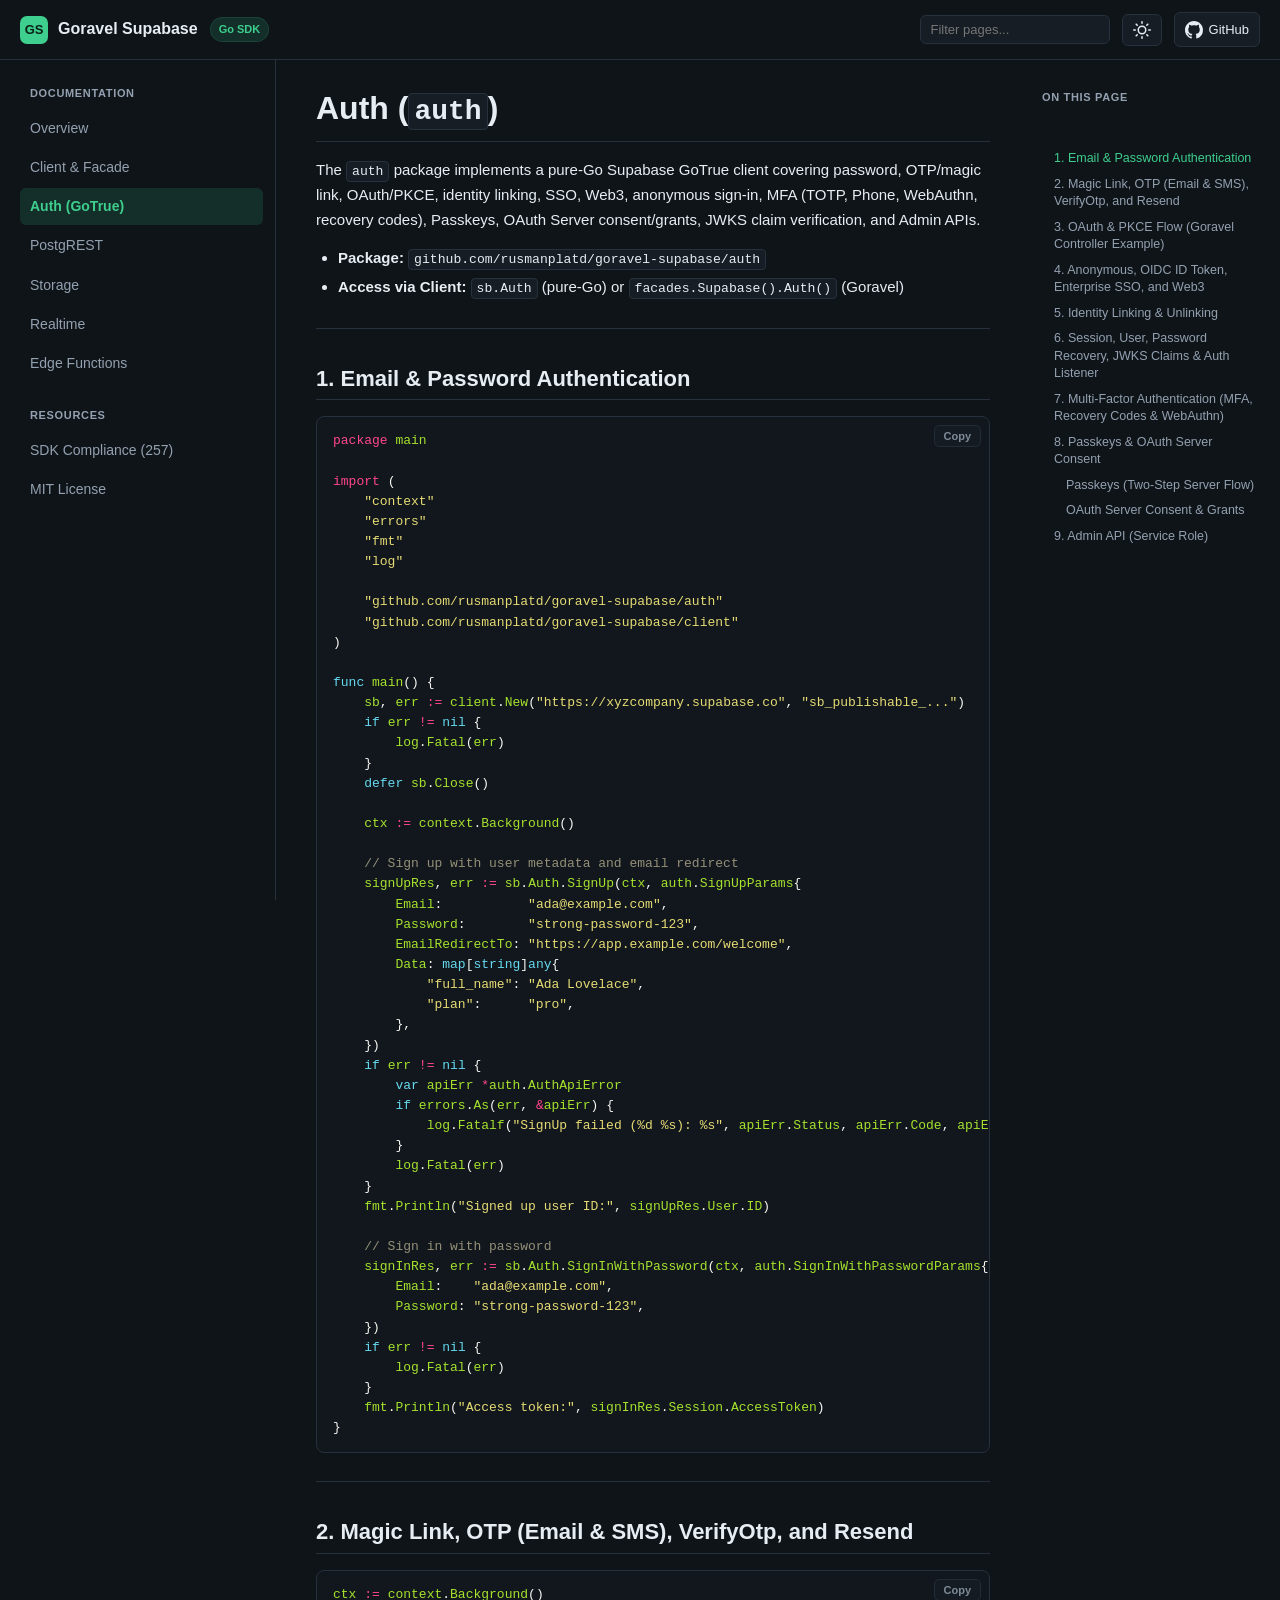
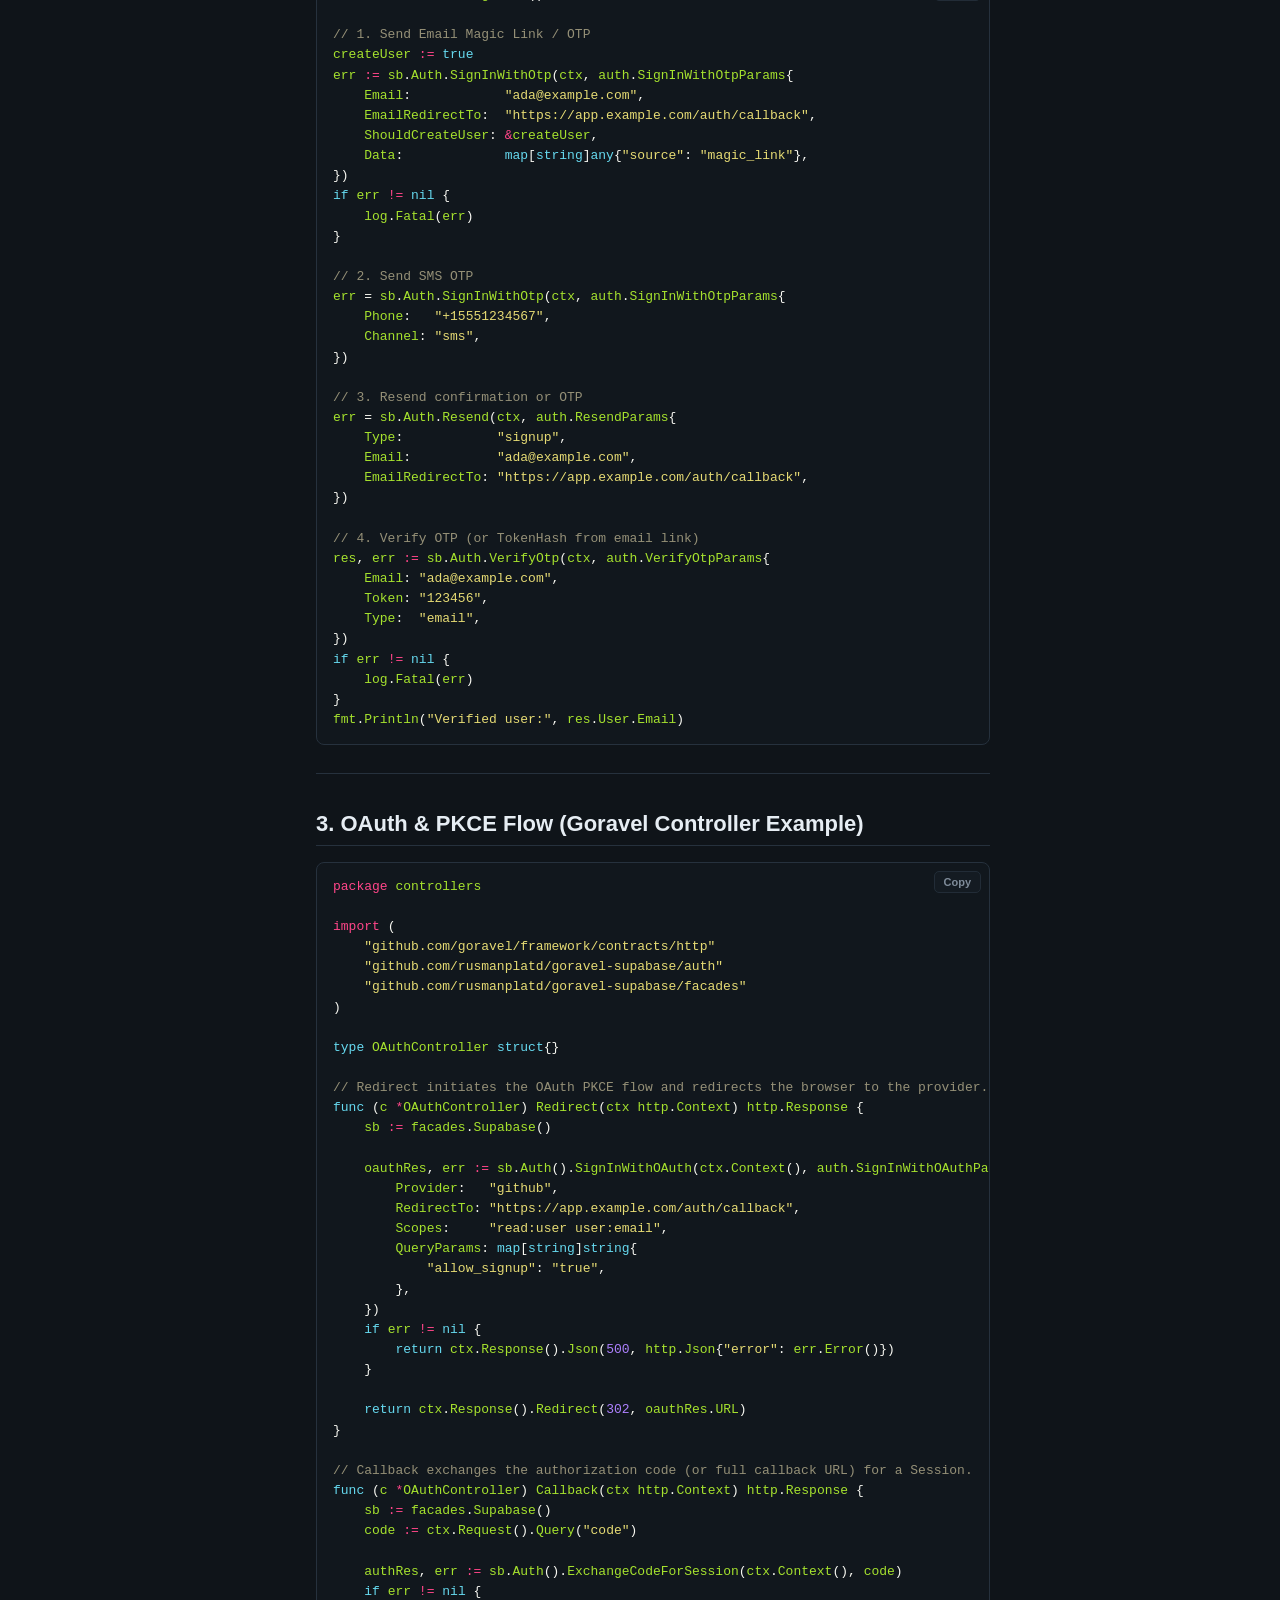
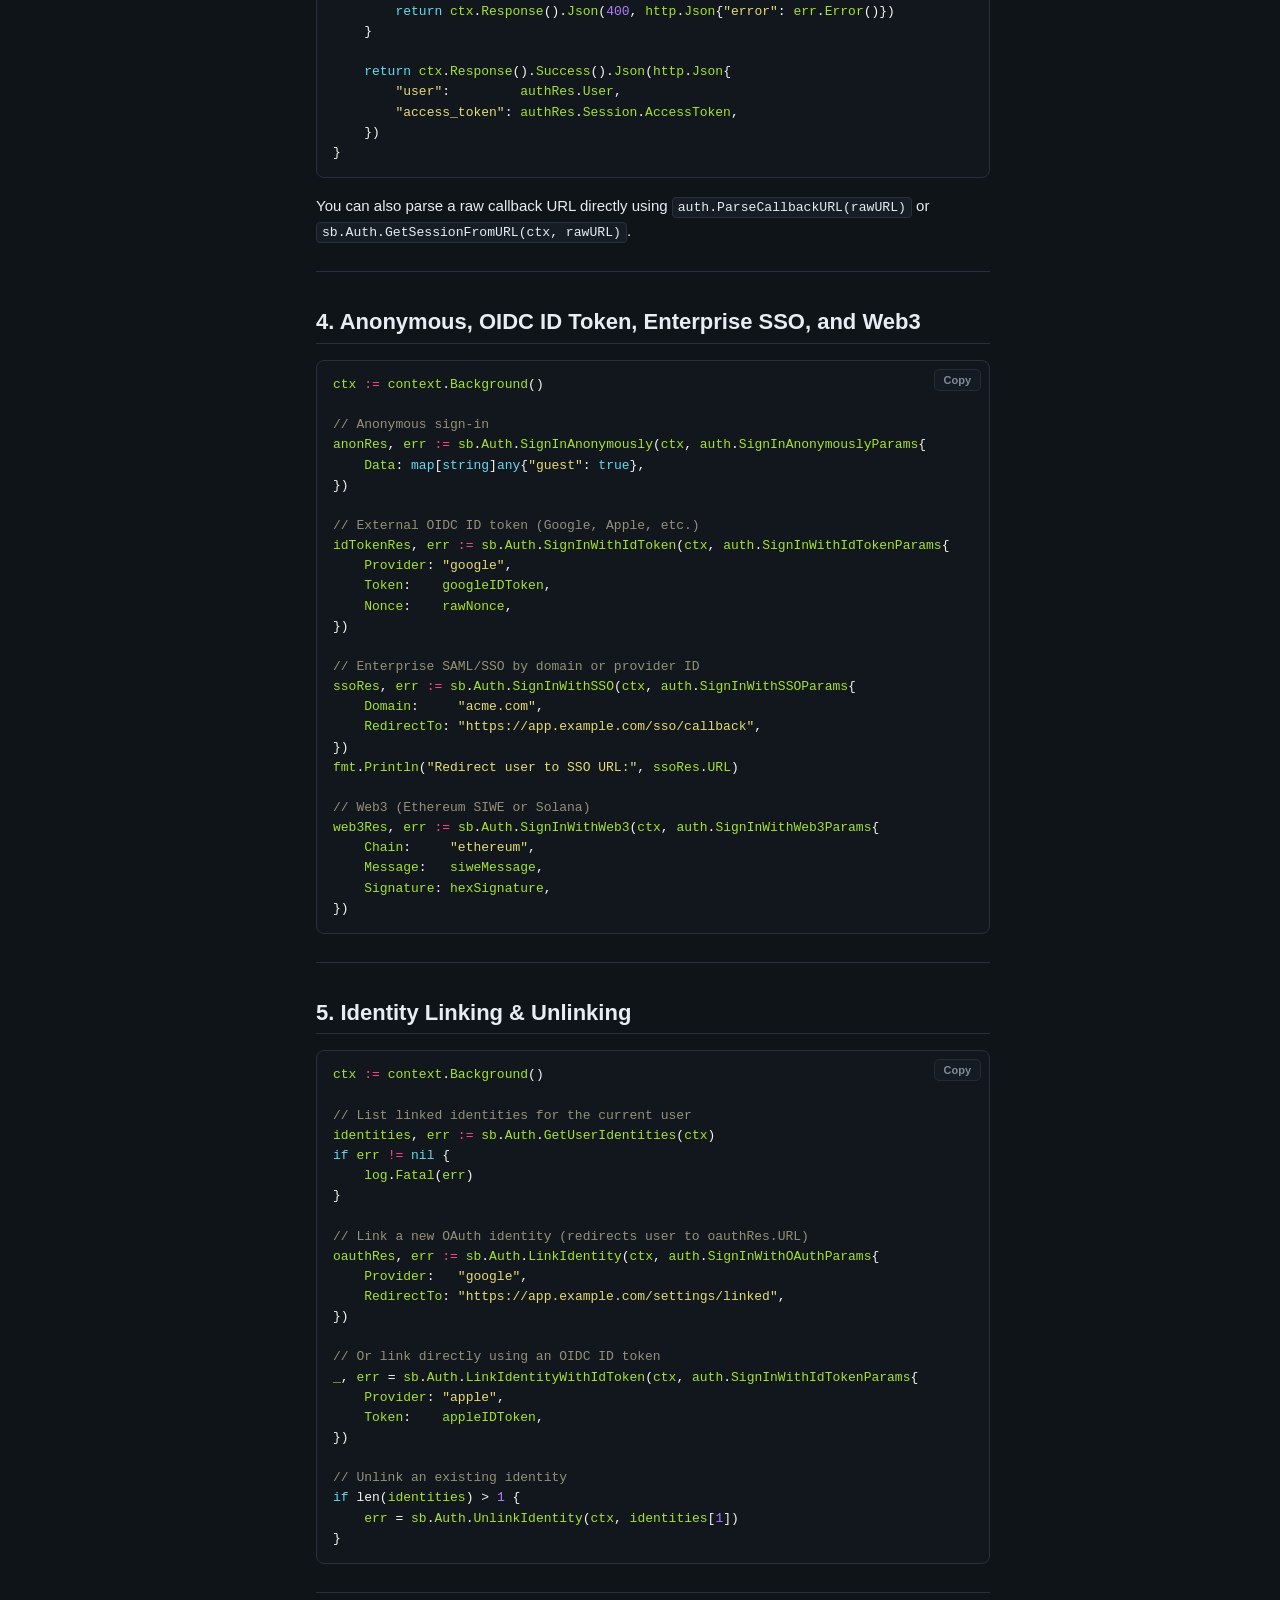
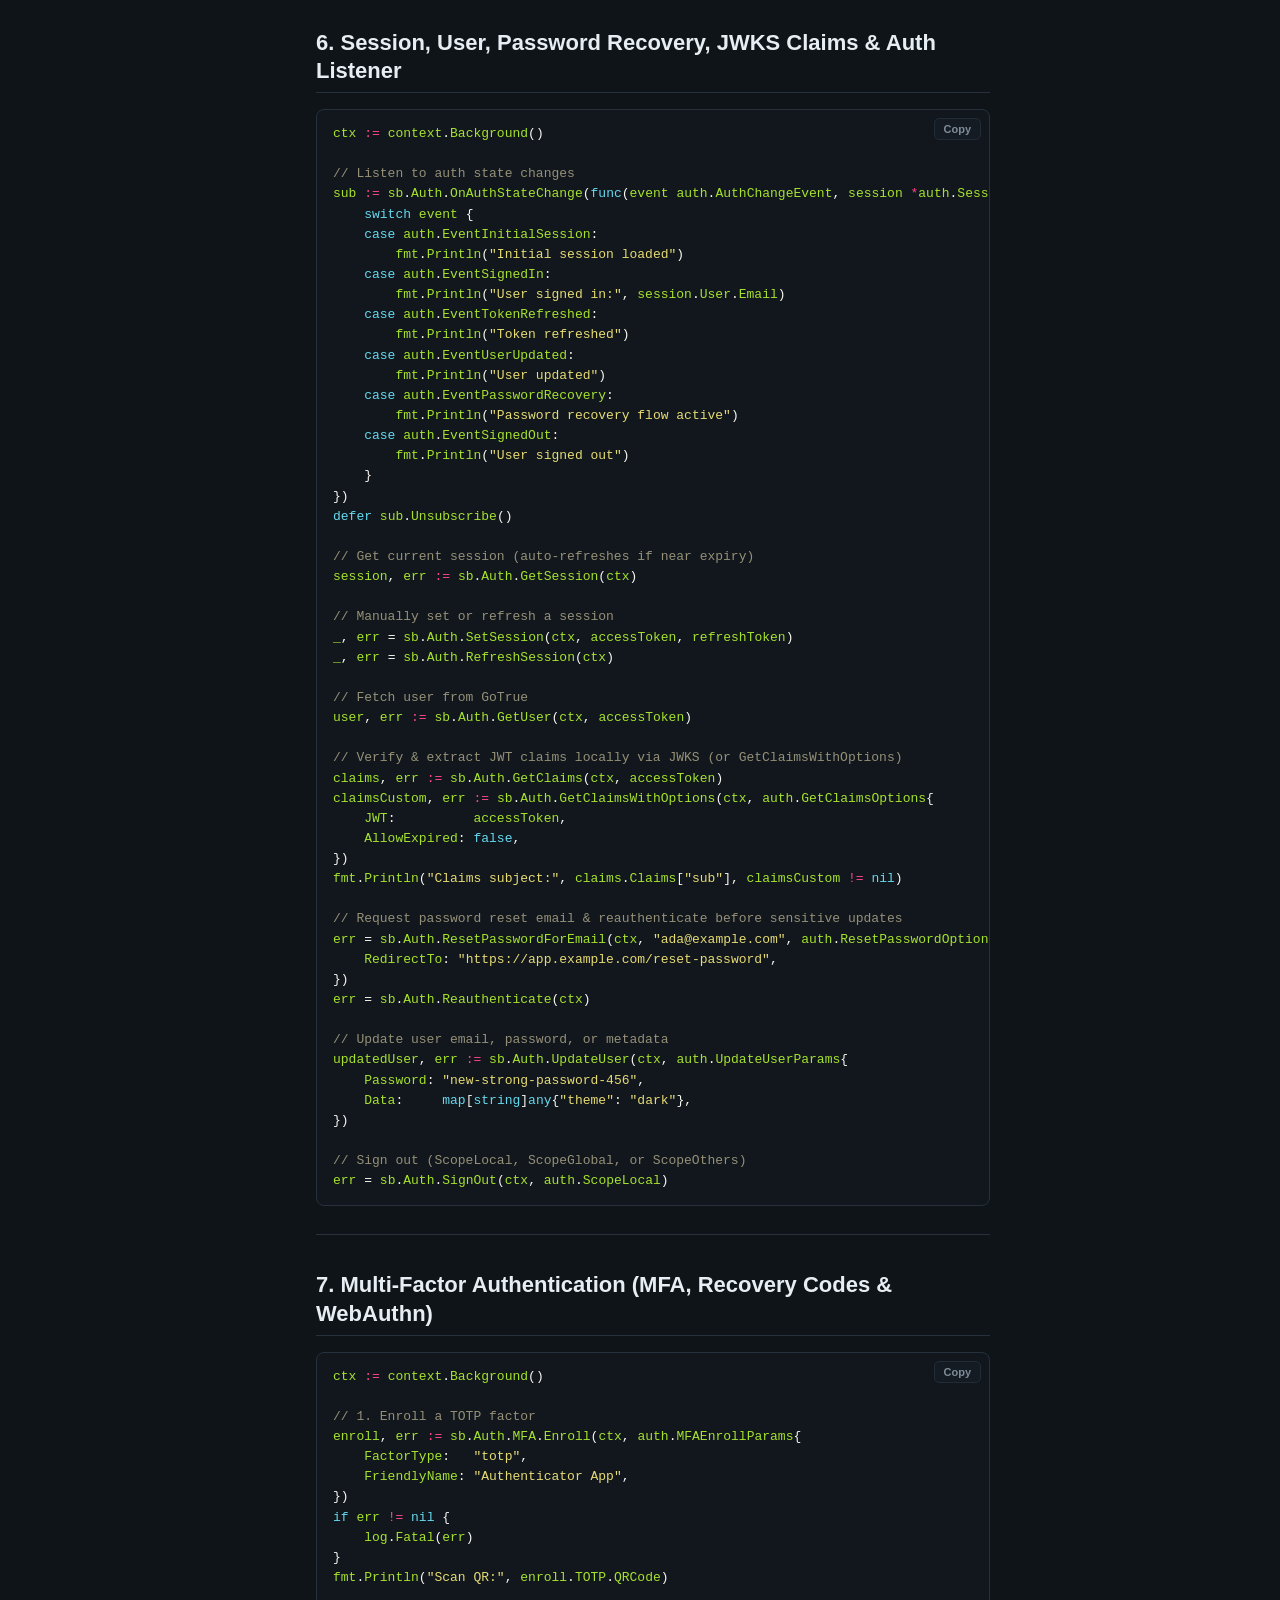
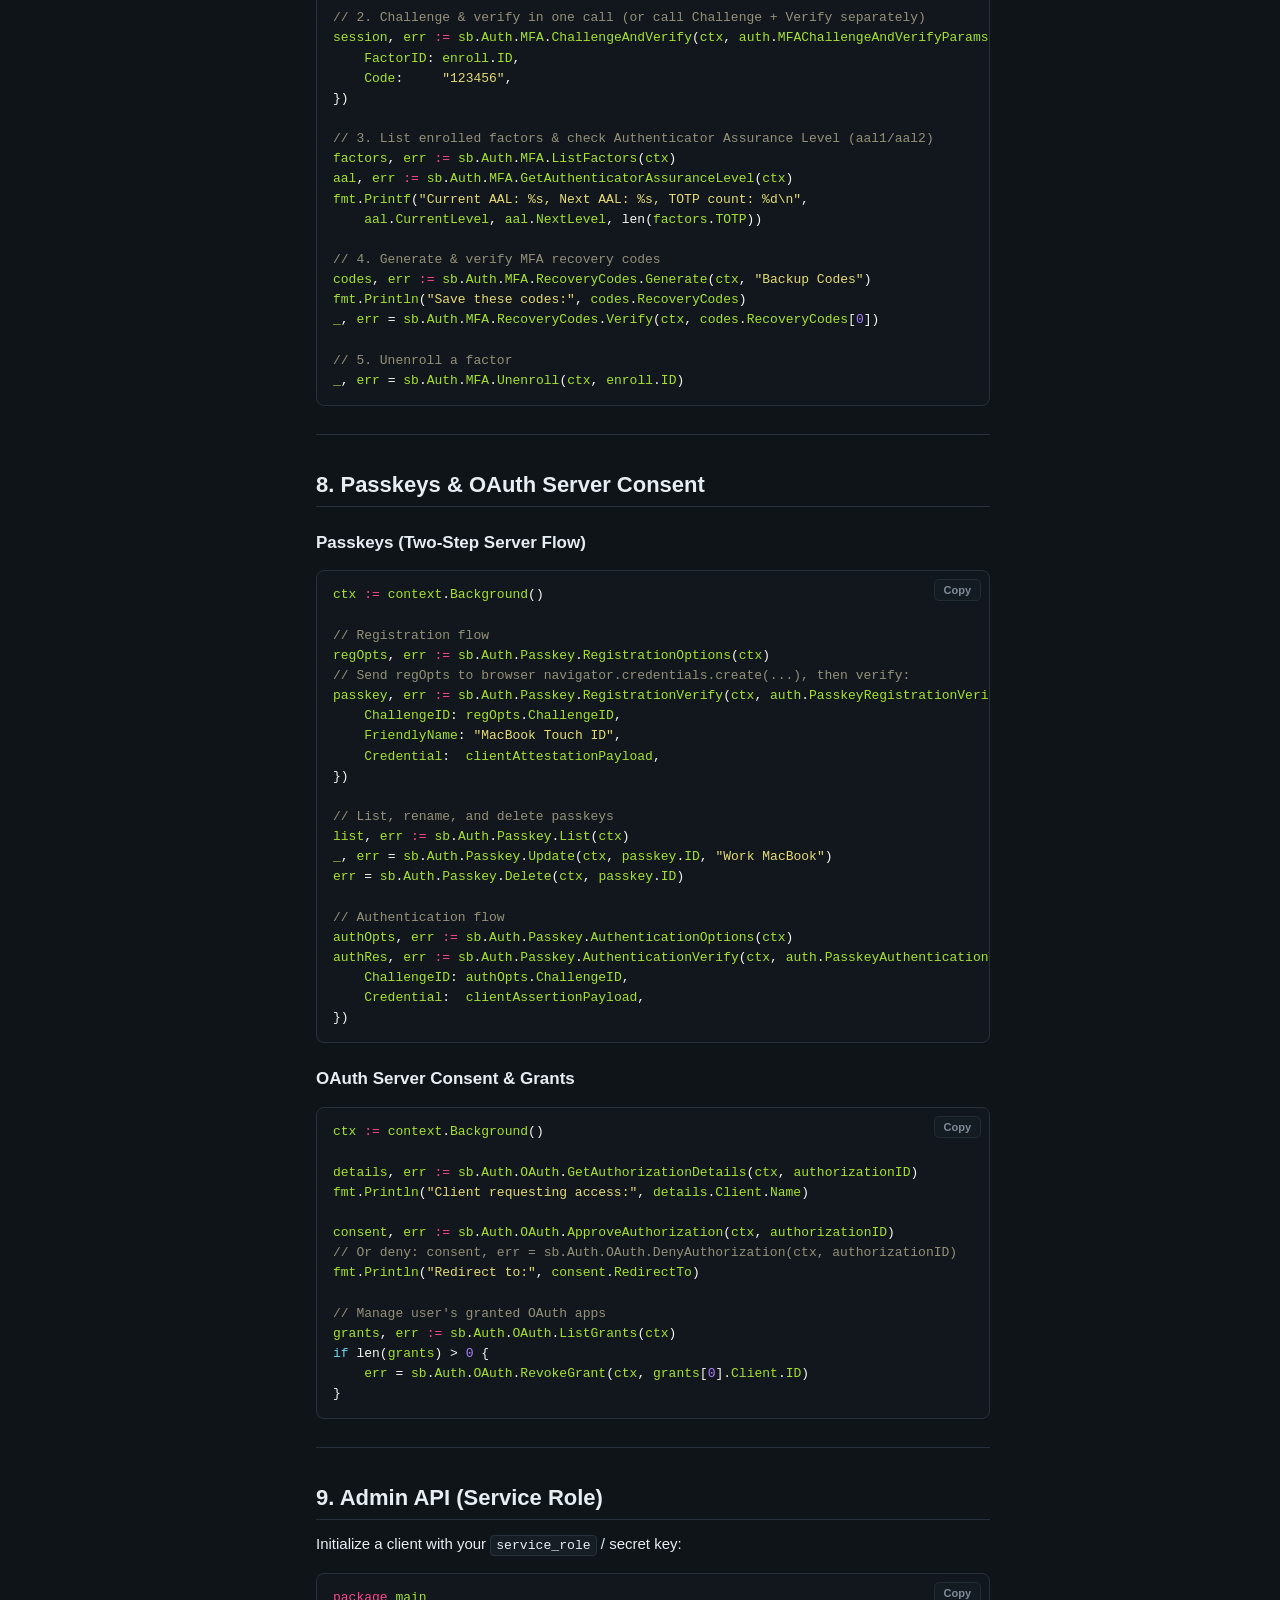
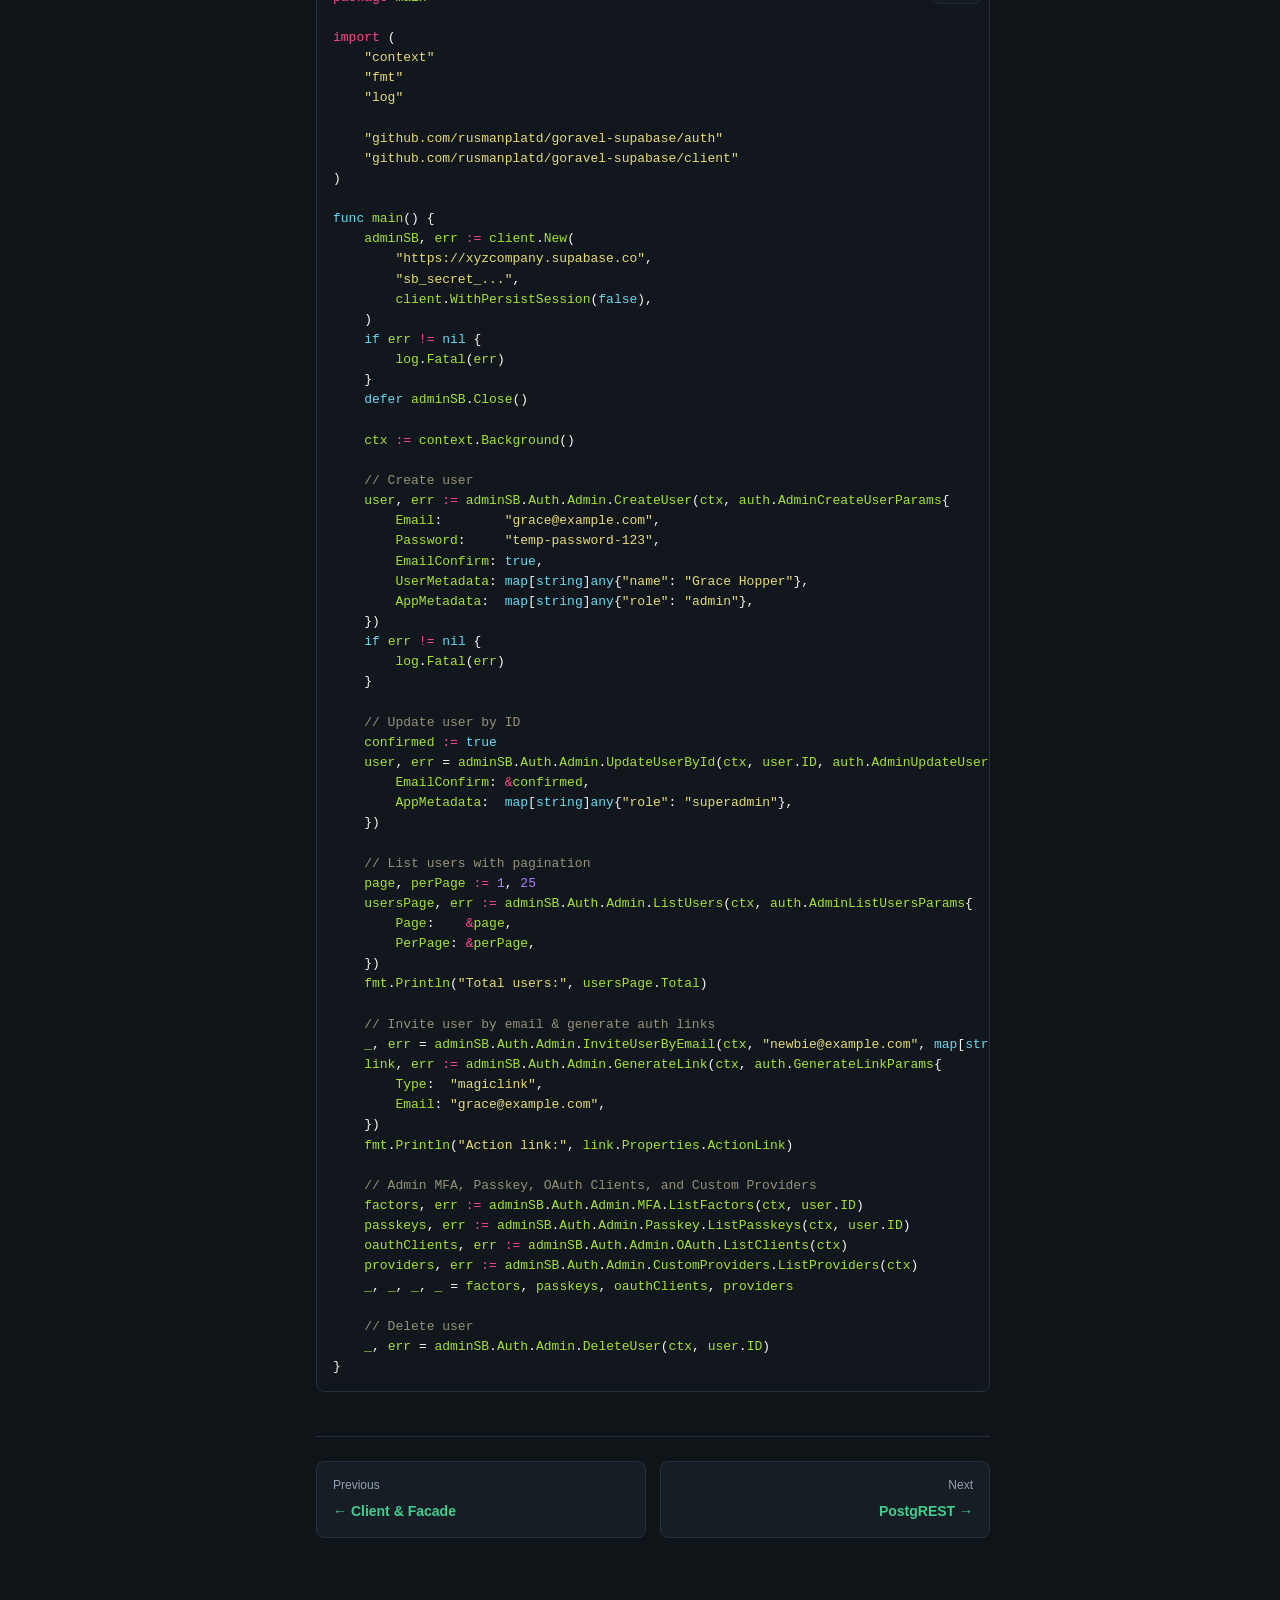
==== docs/auth.html @ 3e52fb8f "feat: add documentation site and GitHub Pages workflow" ====
<!DOCTYPE html>
<html lang="en" data-theme="dark">
<head>
  <meta charset="utf-8" />
  <meta name="viewport" content="width=device-width, initial-scale=1.0" />
  <title>Auth (GoTrue) — Goravel Supabase Docs</title>
  <meta name="description" content="Password, OTP, OAuth + PKCE, MFA, Passkeys, SSO, Web3, JWKS, and Admin API." />
  <link rel="stylesheet" href="assets/style.css" />
  <script>
    (function () {
      try {
        var saved = localStorage.getItem("gsb-theme");
        if (saved === "light" || saved === "dark") {
          document.documentElement.setAttribute("data-theme", saved);
        }
      } catch (e) {}
    })();
  </script>
</head>
<body>
  <header class="topbar">
    <div class="topbar-inner">
      <div class="topbar-left">
        <button class="menu-btn" id="menu-toggle" type="button" aria-label="Toggle navigation">
          <svg width="20" height="20" viewBox="0 0 24 24" fill="none" stroke="currentColor" stroke-width="2" stroke-linecap="round">
            <line x1="3" y1="6" x2="21" y2="6"></line>
            <line x1="3" y1="12" x2="21" y2="12"></line>
            <line x1="3" y1="18" x2="21" y2="18"></line>
          </svg>
        </button>
        <a class="brand" href="index.html">
          <span class="brand-badge">GS</span>
          <span class="brand-text">Goravel Supabase</span>
        </a>
        <span class="version-pill">Go SDK</span>
      </div>
      <div class="topbar-right">
        <div class="search-wrap">
          <input id="nav-search" type="search" placeholder="Filter pages..." aria-label="Filter documentation pages" />
        </div>
        <button class="icon-btn" id="theme-toggle" type="button" aria-label="Toggle color theme" title="Toggle light/dark theme">
          <svg class="icon-sun" width="18" height="18" viewBox="0 0 24 24" fill="none" stroke="currentColor" stroke-width="2" stroke-linecap="round" stroke-linejoin="round">
            <circle cx="12" cy="12" r="5"></circle>
            <line x1="12" y1="1" x2="12" y2="3"></line>
            <line x1="12" y1="21" x2="12" y2="23"></line>
            <line x1="4.22" y1="4.22" x2="5.64" y2="5.64"></line>
            <line x1="18.36" y1="18.36" x2="19.78" y2="19.78"></line>
            <line x1="1" y1="12" x2="3" y2="12"></line>
            <line x1="21" y1="12" x2="23" y2="12"></line>
            <line x1="4.22" y1="19.78" x2="5.64" y2="18.36"></line>
            <line x1="18.36" y1="5.64" x2="19.78" y2="4.22"></line>
          </svg>
          <svg class="icon-moon" width="18" height="18" viewBox="0 0 24 24" fill="none" stroke="currentColor" stroke-width="2" stroke-linecap="round" stroke-linejoin="round">
            <path d="M21 12.79A9 9 0 1 1 11.21 3 7 7 0 0 0 21 12.79z"></path>
          </svg>
        </button>
        <a class="repo-link" href="https://github.com/rusmanplatd/goravel-supabase" target="_blank" rel="noopener noreferrer">
          <svg width="18" height="18" viewBox="0 0 24 24" fill="currentColor" aria-hidden="true">
            <path d="M12 0C5.37 0 0 5.37 0 12c0 5.31 3.435 9.795 8.205 11.385.6.105.825-.255.825-.57 0-.285-.015-1.23-.015-2.235-3.015.555-3.795-.735-4.035-1.41-.135-.345-.72-1.41-1.23-1.695-.42-.225-1.02-.78-.015-.795.945-.015 1.62.87 1.845 1.23 1.08 1.815 2.805 1.305 3.495.99.105-.78.42-1.305.765-1.605-2.67-.3-5.46-1.335-5.46-5.925 0-1.305.465-2.385 1.23-3.225-.12-.3-.54-1.53.12-3.18 0 0 1.005-.315 3.3 1.23.96-.27 1.98-.405 3-.405s2.04.135 3 .405c2.295-1.56 3.3-1.23 3.3-1.23.66 1.65.24 2.88.12 3.18.765.84 1.23 1.905 1.23 3.225 0 4.605-2.805 5.625-5.475 5.925.435.375.81 1.095.81 2.22 0 1.605-.015 2.895-.015 3.3 0 .315.225.69.825.57A12.02 12.02 0 0 0 24 12c0-6.63-5.37-12-12-12z"/>
          </svg>
          <span>GitHub</span>
        </a>
      </div>
    </div>
  </header>

  <div class="layout">
    <aside class="sidebar" id="sidebar">
      <div class="sidebar-section">
        <div class="sidebar-heading">Documentation</div>
        <nav class="sidebar-nav" id="sidebar-nav">
          <a class="nav-link" href="index.html">Overview</a>
          <a class="nav-link" href="client.html">Client &amp; Facade</a>
          <a class="nav-link active" href="auth.html">Auth (GoTrue)</a>
          <a class="nav-link" href="postgrest.html">PostgREST</a>
          <a class="nav-link" href="storage.html">Storage</a>
          <a class="nav-link" href="realtime.html">Realtime</a>
          <a class="nav-link" href="functions.html">Edge Functions</a>
        </nav>
      </div>
      <div class="sidebar-section sidebar-meta">
        <div class="sidebar-heading">Resources</div>
        <nav class="sidebar-nav">
          <a class="nav-link" href="https://github.com/rusmanplatd/goravel-supabase/blob/master/sdk-compliance.yaml" target="_blank" rel="noopener noreferrer">SDK Compliance (257)</a>
          <a class="nav-link" href="https://github.com/rusmanplatd/goravel-supabase/blob/master/LICENSE" target="_blank" rel="noopener noreferrer">MIT License</a>
        </nav>
      </div>
    </aside>

    <div class="sidebar-backdrop" id="sidebar-backdrop"></div>

    <main class="content">
      <article class="prose">
        <h1 id="auth-auth">Auth (<code>auth</code>)</h1>
<p>The <code>auth</code> package implements a pure-Go Supabase GoTrue client covering password, OTP/magic link, OAuth/PKCE, identity linking, SSO, Web3, anonymous sign-in, MFA (TOTP, Phone, WebAuthn, recovery codes), Passkeys, OAuth Server consent/grants, JWKS claim verification, and Admin APIs.</p>
<ul>
<li><strong>Package:</strong> <code>github.com/rusmanplatd/goravel-supabase/auth</code></li>
<li><strong>Access via Client:</strong> <code>sb.Auth</code> (pure-Go) or <code>facades.Supabase().Auth()</code> (Goravel)</li>
</ul>
<hr />
<h2 id="1-email-password-authentication">1. Email &amp; Password Authentication</h2>
<div class="codehilite"><pre><span></span><code><span class="kn">package</span><span class="w"> </span><span class="nx">main</span>

<span class="kn">import</span><span class="w"> </span><span class="p">(</span>
<span class="w">    </span><span class="s">&quot;context&quot;</span>
<span class="w">    </span><span class="s">&quot;errors&quot;</span>
<span class="w">    </span><span class="s">&quot;fmt&quot;</span>
<span class="w">    </span><span class="s">&quot;log&quot;</span>

<span class="w">    </span><span class="s">&quot;github.com/rusmanplatd/goravel-supabase/auth&quot;</span>
<span class="w">    </span><span class="s">&quot;github.com/rusmanplatd/goravel-supabase/client&quot;</span>
<span class="p">)</span>

<span class="kd">func</span><span class="w"> </span><span class="nx">main</span><span class="p">()</span><span class="w"> </span><span class="p">{</span>
<span class="w">    </span><span class="nx">sb</span><span class="p">,</span><span class="w"> </span><span class="nx">err</span><span class="w"> </span><span class="o">:=</span><span class="w"> </span><span class="nx">client</span><span class="p">.</span><span class="nx">New</span><span class="p">(</span><span class="s">&quot;https://xyzcompany.supabase.co&quot;</span><span class="p">,</span><span class="w"> </span><span class="s">&quot;sb_publishable_...&quot;</span><span class="p">)</span>
<span class="w">    </span><span class="k">if</span><span class="w"> </span><span class="nx">err</span><span class="w"> </span><span class="o">!=</span><span class="w"> </span><span class="kc">nil</span><span class="w"> </span><span class="p">{</span>
<span class="w">        </span><span class="nx">log</span><span class="p">.</span><span class="nx">Fatal</span><span class="p">(</span><span class="nx">err</span><span class="p">)</span>
<span class="w">    </span><span class="p">}</span>
<span class="w">    </span><span class="k">defer</span><span class="w"> </span><span class="nx">sb</span><span class="p">.</span><span class="nx">Close</span><span class="p">()</span>

<span class="w">    </span><span class="nx">ctx</span><span class="w"> </span><span class="o">:=</span><span class="w"> </span><span class="nx">context</span><span class="p">.</span><span class="nx">Background</span><span class="p">()</span>

<span class="w">    </span><span class="c1">// Sign up with user metadata and email redirect</span>
<span class="w">    </span><span class="nx">signUpRes</span><span class="p">,</span><span class="w"> </span><span class="nx">err</span><span class="w"> </span><span class="o">:=</span><span class="w"> </span><span class="nx">sb</span><span class="p">.</span><span class="nx">Auth</span><span class="p">.</span><span class="nx">SignUp</span><span class="p">(</span><span class="nx">ctx</span><span class="p">,</span><span class="w"> </span><span class="nx">auth</span><span class="p">.</span><span class="nx">SignUpParams</span><span class="p">{</span>
<span class="w">        </span><span class="nx">Email</span><span class="p">:</span><span class="w">           </span><span class="s">&quot;ada@example.com&quot;</span><span class="p">,</span>
<span class="w">        </span><span class="nx">Password</span><span class="p">:</span><span class="w">        </span><span class="s">&quot;strong-password-123&quot;</span><span class="p">,</span>
<span class="w">        </span><span class="nx">EmailRedirectTo</span><span class="p">:</span><span class="w"> </span><span class="s">&quot;https://app.example.com/welcome&quot;</span><span class="p">,</span>
<span class="w">        </span><span class="nx">Data</span><span class="p">:</span><span class="w"> </span><span class="kd">map</span><span class="p">[</span><span class="kt">string</span><span class="p">]</span><span class="kt">any</span><span class="p">{</span>
<span class="w">            </span><span class="s">&quot;full_name&quot;</span><span class="p">:</span><span class="w"> </span><span class="s">&quot;Ada Lovelace&quot;</span><span class="p">,</span>
<span class="w">            </span><span class="s">&quot;plan&quot;</span><span class="p">:</span><span class="w">      </span><span class="s">&quot;pro&quot;</span><span class="p">,</span>
<span class="w">        </span><span class="p">},</span>
<span class="w">    </span><span class="p">})</span>
<span class="w">    </span><span class="k">if</span><span class="w"> </span><span class="nx">err</span><span class="w"> </span><span class="o">!=</span><span class="w"> </span><span class="kc">nil</span><span class="w"> </span><span class="p">{</span>
<span class="w">        </span><span class="kd">var</span><span class="w"> </span><span class="nx">apiErr</span><span class="w"> </span><span class="o">*</span><span class="nx">auth</span><span class="p">.</span><span class="nx">AuthApiError</span>
<span class="w">        </span><span class="k">if</span><span class="w"> </span><span class="nx">errors</span><span class="p">.</span><span class="nx">As</span><span class="p">(</span><span class="nx">err</span><span class="p">,</span><span class="w"> </span><span class="o">&amp;</span><span class="nx">apiErr</span><span class="p">)</span><span class="w"> </span><span class="p">{</span>
<span class="w">            </span><span class="nx">log</span><span class="p">.</span><span class="nx">Fatalf</span><span class="p">(</span><span class="s">&quot;SignUp failed (%d %s): %s&quot;</span><span class="p">,</span><span class="w"> </span><span class="nx">apiErr</span><span class="p">.</span><span class="nx">Status</span><span class="p">,</span><span class="w"> </span><span class="nx">apiErr</span><span class="p">.</span><span class="nx">Code</span><span class="p">,</span><span class="w"> </span><span class="nx">apiErr</span><span class="p">.</span><span class="nx">Message</span><span class="p">)</span>
<span class="w">        </span><span class="p">}</span>
<span class="w">        </span><span class="nx">log</span><span class="p">.</span><span class="nx">Fatal</span><span class="p">(</span><span class="nx">err</span><span class="p">)</span>
<span class="w">    </span><span class="p">}</span>
<span class="w">    </span><span class="nx">fmt</span><span class="p">.</span><span class="nx">Println</span><span class="p">(</span><span class="s">&quot;Signed up user ID:&quot;</span><span class="p">,</span><span class="w"> </span><span class="nx">signUpRes</span><span class="p">.</span><span class="nx">User</span><span class="p">.</span><span class="nx">ID</span><span class="p">)</span>

<span class="w">    </span><span class="c1">// Sign in with password</span>
<span class="w">    </span><span class="nx">signInRes</span><span class="p">,</span><span class="w"> </span><span class="nx">err</span><span class="w"> </span><span class="o">:=</span><span class="w"> </span><span class="nx">sb</span><span class="p">.</span><span class="nx">Auth</span><span class="p">.</span><span class="nx">SignInWithPassword</span><span class="p">(</span><span class="nx">ctx</span><span class="p">,</span><span class="w"> </span><span class="nx">auth</span><span class="p">.</span><span class="nx">SignInWithPasswordParams</span><span class="p">{</span>
<span class="w">        </span><span class="nx">Email</span><span class="p">:</span><span class="w">    </span><span class="s">&quot;ada@example.com&quot;</span><span class="p">,</span>
<span class="w">        </span><span class="nx">Password</span><span class="p">:</span><span class="w"> </span><span class="s">&quot;strong-password-123&quot;</span><span class="p">,</span>
<span class="w">    </span><span class="p">})</span>
<span class="w">    </span><span class="k">if</span><span class="w"> </span><span class="nx">err</span><span class="w"> </span><span class="o">!=</span><span class="w"> </span><span class="kc">nil</span><span class="w"> </span><span class="p">{</span>
<span class="w">        </span><span class="nx">log</span><span class="p">.</span><span class="nx">Fatal</span><span class="p">(</span><span class="nx">err</span><span class="p">)</span>
<span class="w">    </span><span class="p">}</span>
<span class="w">    </span><span class="nx">fmt</span><span class="p">.</span><span class="nx">Println</span><span class="p">(</span><span class="s">&quot;Access token:&quot;</span><span class="p">,</span><span class="w"> </span><span class="nx">signInRes</span><span class="p">.</span><span class="nx">Session</span><span class="p">.</span><span class="nx">AccessToken</span><span class="p">)</span>
<span class="p">}</span>
</code></pre></div>

<hr />
<h2 id="2-magic-link-otp-email-sms-verifyotp-and-resend">2. Magic Link, OTP (Email &amp; SMS), VerifyOtp, and Resend</h2>
<div class="codehilite"><pre><span></span><code><span class="nx">ctx</span><span class="w"> </span><span class="o">:=</span><span class="w"> </span><span class="nx">context</span><span class="p">.</span><span class="nx">Background</span><span class="p">()</span>

<span class="c1">// 1. Send Email Magic Link / OTP</span>
<span class="nx">createUser</span><span class="w"> </span><span class="o">:=</span><span class="w"> </span><span class="kc">true</span>
<span class="nx">err</span><span class="w"> </span><span class="o">:=</span><span class="w"> </span><span class="nx">sb</span><span class="p">.</span><span class="nx">Auth</span><span class="p">.</span><span class="nx">SignInWithOtp</span><span class="p">(</span><span class="nx">ctx</span><span class="p">,</span><span class="w"> </span><span class="nx">auth</span><span class="p">.</span><span class="nx">SignInWithOtpParams</span><span class="p">{</span>
<span class="w">    </span><span class="nx">Email</span><span class="p">:</span><span class="w">            </span><span class="s">&quot;ada@example.com&quot;</span><span class="p">,</span>
<span class="w">    </span><span class="nx">EmailRedirectTo</span><span class="p">:</span><span class="w">  </span><span class="s">&quot;https://app.example.com/auth/callback&quot;</span><span class="p">,</span>
<span class="w">    </span><span class="nx">ShouldCreateUser</span><span class="p">:</span><span class="w"> </span><span class="o">&amp;</span><span class="nx">createUser</span><span class="p">,</span>
<span class="w">    </span><span class="nx">Data</span><span class="p">:</span><span class="w">             </span><span class="kd">map</span><span class="p">[</span><span class="kt">string</span><span class="p">]</span><span class="kt">any</span><span class="p">{</span><span class="s">&quot;source&quot;</span><span class="p">:</span><span class="w"> </span><span class="s">&quot;magic_link&quot;</span><span class="p">},</span>
<span class="p">})</span>
<span class="k">if</span><span class="w"> </span><span class="nx">err</span><span class="w"> </span><span class="o">!=</span><span class="w"> </span><span class="kc">nil</span><span class="w"> </span><span class="p">{</span>
<span class="w">    </span><span class="nx">log</span><span class="p">.</span><span class="nx">Fatal</span><span class="p">(</span><span class="nx">err</span><span class="p">)</span>
<span class="p">}</span>

<span class="c1">// 2. Send SMS OTP</span>
<span class="nx">err</span><span class="w"> </span><span class="p">=</span><span class="w"> </span><span class="nx">sb</span><span class="p">.</span><span class="nx">Auth</span><span class="p">.</span><span class="nx">SignInWithOtp</span><span class="p">(</span><span class="nx">ctx</span><span class="p">,</span><span class="w"> </span><span class="nx">auth</span><span class="p">.</span><span class="nx">SignInWithOtpParams</span><span class="p">{</span>
<span class="w">    </span><span class="nx">Phone</span><span class="p">:</span><span class="w">   </span><span class="s">&quot;+15551234567&quot;</span><span class="p">,</span>
<span class="w">    </span><span class="nx">Channel</span><span class="p">:</span><span class="w"> </span><span class="s">&quot;sms&quot;</span><span class="p">,</span>
<span class="p">})</span>

<span class="c1">// 3. Resend confirmation or OTP</span>
<span class="nx">err</span><span class="w"> </span><span class="p">=</span><span class="w"> </span><span class="nx">sb</span><span class="p">.</span><span class="nx">Auth</span><span class="p">.</span><span class="nx">Resend</span><span class="p">(</span><span class="nx">ctx</span><span class="p">,</span><span class="w"> </span><span class="nx">auth</span><span class="p">.</span><span class="nx">ResendParams</span><span class="p">{</span>
<span class="w">    </span><span class="nx">Type</span><span class="p">:</span><span class="w">            </span><span class="s">&quot;signup&quot;</span><span class="p">,</span>
<span class="w">    </span><span class="nx">Email</span><span class="p">:</span><span class="w">           </span><span class="s">&quot;ada@example.com&quot;</span><span class="p">,</span>
<span class="w">    </span><span class="nx">EmailRedirectTo</span><span class="p">:</span><span class="w"> </span><span class="s">&quot;https://app.example.com/auth/callback&quot;</span><span class="p">,</span>
<span class="p">})</span>

<span class="c1">// 4. Verify OTP (or TokenHash from email link)</span>
<span class="nx">res</span><span class="p">,</span><span class="w"> </span><span class="nx">err</span><span class="w"> </span><span class="o">:=</span><span class="w"> </span><span class="nx">sb</span><span class="p">.</span><span class="nx">Auth</span><span class="p">.</span><span class="nx">VerifyOtp</span><span class="p">(</span><span class="nx">ctx</span><span class="p">,</span><span class="w"> </span><span class="nx">auth</span><span class="p">.</span><span class="nx">VerifyOtpParams</span><span class="p">{</span>
<span class="w">    </span><span class="nx">Email</span><span class="p">:</span><span class="w"> </span><span class="s">&quot;ada@example.com&quot;</span><span class="p">,</span>
<span class="w">    </span><span class="nx">Token</span><span class="p">:</span><span class="w"> </span><span class="s">&quot;123456&quot;</span><span class="p">,</span>
<span class="w">    </span><span class="nx">Type</span><span class="p">:</span><span class="w">  </span><span class="s">&quot;email&quot;</span><span class="p">,</span>
<span class="p">})</span>
<span class="k">if</span><span class="w"> </span><span class="nx">err</span><span class="w"> </span><span class="o">!=</span><span class="w"> </span><span class="kc">nil</span><span class="w"> </span><span class="p">{</span>
<span class="w">    </span><span class="nx">log</span><span class="p">.</span><span class="nx">Fatal</span><span class="p">(</span><span class="nx">err</span><span class="p">)</span>
<span class="p">}</span>
<span class="nx">fmt</span><span class="p">.</span><span class="nx">Println</span><span class="p">(</span><span class="s">&quot;Verified user:&quot;</span><span class="p">,</span><span class="w"> </span><span class="nx">res</span><span class="p">.</span><span class="nx">User</span><span class="p">.</span><span class="nx">Email</span><span class="p">)</span>
</code></pre></div>

<hr />
<h2 id="3-oauth-pkce-flow-goravel-controller-example">3. OAuth &amp; PKCE Flow (Goravel Controller Example)</h2>
<div class="codehilite"><pre><span></span><code><span class="kn">package</span><span class="w"> </span><span class="nx">controllers</span>

<span class="kn">import</span><span class="w"> </span><span class="p">(</span>
<span class="w">    </span><span class="s">&quot;github.com/goravel/framework/contracts/http&quot;</span>
<span class="w">    </span><span class="s">&quot;github.com/rusmanplatd/goravel-supabase/auth&quot;</span>
<span class="w">    </span><span class="s">&quot;github.com/rusmanplatd/goravel-supabase/facades&quot;</span>
<span class="p">)</span>

<span class="kd">type</span><span class="w"> </span><span class="nx">OAuthController</span><span class="w"> </span><span class="kd">struct</span><span class="p">{}</span>

<span class="c1">// Redirect initiates the OAuth PKCE flow and redirects the browser to the provider.</span>
<span class="kd">func</span><span class="w"> </span><span class="p">(</span><span class="nx">c</span><span class="w"> </span><span class="o">*</span><span class="nx">OAuthController</span><span class="p">)</span><span class="w"> </span><span class="nx">Redirect</span><span class="p">(</span><span class="nx">ctx</span><span class="w"> </span><span class="nx">http</span><span class="p">.</span><span class="nx">Context</span><span class="p">)</span><span class="w"> </span><span class="nx">http</span><span class="p">.</span><span class="nx">Response</span><span class="w"> </span><span class="p">{</span>
<span class="w">    </span><span class="nx">sb</span><span class="w"> </span><span class="o">:=</span><span class="w"> </span><span class="nx">facades</span><span class="p">.</span><span class="nx">Supabase</span><span class="p">()</span>

<span class="w">    </span><span class="nx">oauthRes</span><span class="p">,</span><span class="w"> </span><span class="nx">err</span><span class="w"> </span><span class="o">:=</span><span class="w"> </span><span class="nx">sb</span><span class="p">.</span><span class="nx">Auth</span><span class="p">().</span><span class="nx">SignInWithOAuth</span><span class="p">(</span><span class="nx">ctx</span><span class="p">.</span><span class="nx">Context</span><span class="p">(),</span><span class="w"> </span><span class="nx">auth</span><span class="p">.</span><span class="nx">SignInWithOAuthParams</span><span class="p">{</span>
<span class="w">        </span><span class="nx">Provider</span><span class="p">:</span><span class="w">   </span><span class="s">&quot;github&quot;</span><span class="p">,</span>
<span class="w">        </span><span class="nx">RedirectTo</span><span class="p">:</span><span class="w"> </span><span class="s">&quot;https://app.example.com/auth/callback&quot;</span><span class="p">,</span>
<span class="w">        </span><span class="nx">Scopes</span><span class="p">:</span><span class="w">     </span><span class="s">&quot;read:user user:email&quot;</span><span class="p">,</span>
<span class="w">        </span><span class="nx">QueryParams</span><span class="p">:</span><span class="w"> </span><span class="kd">map</span><span class="p">[</span><span class="kt">string</span><span class="p">]</span><span class="kt">string</span><span class="p">{</span>
<span class="w">            </span><span class="s">&quot;allow_signup&quot;</span><span class="p">:</span><span class="w"> </span><span class="s">&quot;true&quot;</span><span class="p">,</span>
<span class="w">        </span><span class="p">},</span>
<span class="w">    </span><span class="p">})</span>
<span class="w">    </span><span class="k">if</span><span class="w"> </span><span class="nx">err</span><span class="w"> </span><span class="o">!=</span><span class="w"> </span><span class="kc">nil</span><span class="w"> </span><span class="p">{</span>
<span class="w">        </span><span class="k">return</span><span class="w"> </span><span class="nx">ctx</span><span class="p">.</span><span class="nx">Response</span><span class="p">().</span><span class="nx">Json</span><span class="p">(</span><span class="mi">500</span><span class="p">,</span><span class="w"> </span><span class="nx">http</span><span class="p">.</span><span class="nx">Json</span><span class="p">{</span><span class="s">&quot;error&quot;</span><span class="p">:</span><span class="w"> </span><span class="nx">err</span><span class="p">.</span><span class="nx">Error</span><span class="p">()})</span>
<span class="w">    </span><span class="p">}</span>

<span class="w">    </span><span class="k">return</span><span class="w"> </span><span class="nx">ctx</span><span class="p">.</span><span class="nx">Response</span><span class="p">().</span><span class="nx">Redirect</span><span class="p">(</span><span class="mi">302</span><span class="p">,</span><span class="w"> </span><span class="nx">oauthRes</span><span class="p">.</span><span class="nx">URL</span><span class="p">)</span>
<span class="p">}</span>

<span class="c1">// Callback exchanges the authorization code (or full callback URL) for a Session.</span>
<span class="kd">func</span><span class="w"> </span><span class="p">(</span><span class="nx">c</span><span class="w"> </span><span class="o">*</span><span class="nx">OAuthController</span><span class="p">)</span><span class="w"> </span><span class="nx">Callback</span><span class="p">(</span><span class="nx">ctx</span><span class="w"> </span><span class="nx">http</span><span class="p">.</span><span class="nx">Context</span><span class="p">)</span><span class="w"> </span><span class="nx">http</span><span class="p">.</span><span class="nx">Response</span><span class="w"> </span><span class="p">{</span>
<span class="w">    </span><span class="nx">sb</span><span class="w"> </span><span class="o">:=</span><span class="w"> </span><span class="nx">facades</span><span class="p">.</span><span class="nx">Supabase</span><span class="p">()</span>
<span class="w">    </span><span class="nx">code</span><span class="w"> </span><span class="o">:=</span><span class="w"> </span><span class="nx">ctx</span><span class="p">.</span><span class="nx">Request</span><span class="p">().</span><span class="nx">Query</span><span class="p">(</span><span class="s">&quot;code&quot;</span><span class="p">)</span>

<span class="w">    </span><span class="nx">authRes</span><span class="p">,</span><span class="w"> </span><span class="nx">err</span><span class="w"> </span><span class="o">:=</span><span class="w"> </span><span class="nx">sb</span><span class="p">.</span><span class="nx">Auth</span><span class="p">().</span><span class="nx">ExchangeCodeForSession</span><span class="p">(</span><span class="nx">ctx</span><span class="p">.</span><span class="nx">Context</span><span class="p">(),</span><span class="w"> </span><span class="nx">code</span><span class="p">)</span>
<span class="w">    </span><span class="k">if</span><span class="w"> </span><span class="nx">err</span><span class="w"> </span><span class="o">!=</span><span class="w"> </span><span class="kc">nil</span><span class="w"> </span><span class="p">{</span>
<span class="w">        </span><span class="k">return</span><span class="w"> </span><span class="nx">ctx</span><span class="p">.</span><span class="nx">Response</span><span class="p">().</span><span class="nx">Json</span><span class="p">(</span><span class="mi">400</span><span class="p">,</span><span class="w"> </span><span class="nx">http</span><span class="p">.</span><span class="nx">Json</span><span class="p">{</span><span class="s">&quot;error&quot;</span><span class="p">:</span><span class="w"> </span><span class="nx">err</span><span class="p">.</span><span class="nx">Error</span><span class="p">()})</span>
<span class="w">    </span><span class="p">}</span>

<span class="w">    </span><span class="k">return</span><span class="w"> </span><span class="nx">ctx</span><span class="p">.</span><span class="nx">Response</span><span class="p">().</span><span class="nx">Success</span><span class="p">().</span><span class="nx">Json</span><span class="p">(</span><span class="nx">http</span><span class="p">.</span><span class="nx">Json</span><span class="p">{</span>
<span class="w">        </span><span class="s">&quot;user&quot;</span><span class="p">:</span><span class="w">         </span><span class="nx">authRes</span><span class="p">.</span><span class="nx">User</span><span class="p">,</span>
<span class="w">        </span><span class="s">&quot;access_token&quot;</span><span class="p">:</span><span class="w"> </span><span class="nx">authRes</span><span class="p">.</span><span class="nx">Session</span><span class="p">.</span><span class="nx">AccessToken</span><span class="p">,</span>
<span class="w">    </span><span class="p">})</span>
<span class="p">}</span>
</code></pre></div>

<p>You can also parse a raw callback URL directly using <code>auth.ParseCallbackURL(rawURL)</code> or <code>sb.Auth.GetSessionFromURL(ctx, rawURL)</code>.</p>
<hr />
<h2 id="4-anonymous-oidc-id-token-enterprise-sso-and-web3">4. Anonymous, OIDC ID Token, Enterprise SSO, and Web3</h2>
<div class="codehilite"><pre><span></span><code><span class="nx">ctx</span><span class="w"> </span><span class="o">:=</span><span class="w"> </span><span class="nx">context</span><span class="p">.</span><span class="nx">Background</span><span class="p">()</span>

<span class="c1">// Anonymous sign-in</span>
<span class="nx">anonRes</span><span class="p">,</span><span class="w"> </span><span class="nx">err</span><span class="w"> </span><span class="o">:=</span><span class="w"> </span><span class="nx">sb</span><span class="p">.</span><span class="nx">Auth</span><span class="p">.</span><span class="nx">SignInAnonymously</span><span class="p">(</span><span class="nx">ctx</span><span class="p">,</span><span class="w"> </span><span class="nx">auth</span><span class="p">.</span><span class="nx">SignInAnonymouslyParams</span><span class="p">{</span>
<span class="w">    </span><span class="nx">Data</span><span class="p">:</span><span class="w"> </span><span class="kd">map</span><span class="p">[</span><span class="kt">string</span><span class="p">]</span><span class="kt">any</span><span class="p">{</span><span class="s">&quot;guest&quot;</span><span class="p">:</span><span class="w"> </span><span class="kc">true</span><span class="p">},</span>
<span class="p">})</span>

<span class="c1">// External OIDC ID token (Google, Apple, etc.)</span>
<span class="nx">idTokenRes</span><span class="p">,</span><span class="w"> </span><span class="nx">err</span><span class="w"> </span><span class="o">:=</span><span class="w"> </span><span class="nx">sb</span><span class="p">.</span><span class="nx">Auth</span><span class="p">.</span><span class="nx">SignInWithIdToken</span><span class="p">(</span><span class="nx">ctx</span><span class="p">,</span><span class="w"> </span><span class="nx">auth</span><span class="p">.</span><span class="nx">SignInWithIdTokenParams</span><span class="p">{</span>
<span class="w">    </span><span class="nx">Provider</span><span class="p">:</span><span class="w"> </span><span class="s">&quot;google&quot;</span><span class="p">,</span>
<span class="w">    </span><span class="nx">Token</span><span class="p">:</span><span class="w">    </span><span class="nx">googleIDToken</span><span class="p">,</span>
<span class="w">    </span><span class="nx">Nonce</span><span class="p">:</span><span class="w">    </span><span class="nx">rawNonce</span><span class="p">,</span>
<span class="p">})</span>

<span class="c1">// Enterprise SAML/SSO by domain or provider ID</span>
<span class="nx">ssoRes</span><span class="p">,</span><span class="w"> </span><span class="nx">err</span><span class="w"> </span><span class="o">:=</span><span class="w"> </span><span class="nx">sb</span><span class="p">.</span><span class="nx">Auth</span><span class="p">.</span><span class="nx">SignInWithSSO</span><span class="p">(</span><span class="nx">ctx</span><span class="p">,</span><span class="w"> </span><span class="nx">auth</span><span class="p">.</span><span class="nx">SignInWithSSOParams</span><span class="p">{</span>
<span class="w">    </span><span class="nx">Domain</span><span class="p">:</span><span class="w">     </span><span class="s">&quot;acme.com&quot;</span><span class="p">,</span>
<span class="w">    </span><span class="nx">RedirectTo</span><span class="p">:</span><span class="w"> </span><span class="s">&quot;https://app.example.com/sso/callback&quot;</span><span class="p">,</span>
<span class="p">})</span>
<span class="nx">fmt</span><span class="p">.</span><span class="nx">Println</span><span class="p">(</span><span class="s">&quot;Redirect user to SSO URL:&quot;</span><span class="p">,</span><span class="w"> </span><span class="nx">ssoRes</span><span class="p">.</span><span class="nx">URL</span><span class="p">)</span>

<span class="c1">// Web3 (Ethereum SIWE or Solana)</span>
<span class="nx">web3Res</span><span class="p">,</span><span class="w"> </span><span class="nx">err</span><span class="w"> </span><span class="o">:=</span><span class="w"> </span><span class="nx">sb</span><span class="p">.</span><span class="nx">Auth</span><span class="p">.</span><span class="nx">SignInWithWeb3</span><span class="p">(</span><span class="nx">ctx</span><span class="p">,</span><span class="w"> </span><span class="nx">auth</span><span class="p">.</span><span class="nx">SignInWithWeb3Params</span><span class="p">{</span>
<span class="w">    </span><span class="nx">Chain</span><span class="p">:</span><span class="w">     </span><span class="s">&quot;ethereum&quot;</span><span class="p">,</span>
<span class="w">    </span><span class="nx">Message</span><span class="p">:</span><span class="w">   </span><span class="nx">siweMessage</span><span class="p">,</span>
<span class="w">    </span><span class="nx">Signature</span><span class="p">:</span><span class="w"> </span><span class="nx">hexSignature</span><span class="p">,</span>
<span class="p">})</span>
</code></pre></div>

<hr />
<h2 id="5-identity-linking-unlinking">5. Identity Linking &amp; Unlinking</h2>
<div class="codehilite"><pre><span></span><code><span class="nx">ctx</span><span class="w"> </span><span class="o">:=</span><span class="w"> </span><span class="nx">context</span><span class="p">.</span><span class="nx">Background</span><span class="p">()</span>

<span class="c1">// List linked identities for the current user</span>
<span class="nx">identities</span><span class="p">,</span><span class="w"> </span><span class="nx">err</span><span class="w"> </span><span class="o">:=</span><span class="w"> </span><span class="nx">sb</span><span class="p">.</span><span class="nx">Auth</span><span class="p">.</span><span class="nx">GetUserIdentities</span><span class="p">(</span><span class="nx">ctx</span><span class="p">)</span>
<span class="k">if</span><span class="w"> </span><span class="nx">err</span><span class="w"> </span><span class="o">!=</span><span class="w"> </span><span class="kc">nil</span><span class="w"> </span><span class="p">{</span>
<span class="w">    </span><span class="nx">log</span><span class="p">.</span><span class="nx">Fatal</span><span class="p">(</span><span class="nx">err</span><span class="p">)</span>
<span class="p">}</span>

<span class="c1">// Link a new OAuth identity (redirects user to oauthRes.URL)</span>
<span class="nx">oauthRes</span><span class="p">,</span><span class="w"> </span><span class="nx">err</span><span class="w"> </span><span class="o">:=</span><span class="w"> </span><span class="nx">sb</span><span class="p">.</span><span class="nx">Auth</span><span class="p">.</span><span class="nx">LinkIdentity</span><span class="p">(</span><span class="nx">ctx</span><span class="p">,</span><span class="w"> </span><span class="nx">auth</span><span class="p">.</span><span class="nx">SignInWithOAuthParams</span><span class="p">{</span>
<span class="w">    </span><span class="nx">Provider</span><span class="p">:</span><span class="w">   </span><span class="s">&quot;google&quot;</span><span class="p">,</span>
<span class="w">    </span><span class="nx">RedirectTo</span><span class="p">:</span><span class="w"> </span><span class="s">&quot;https://app.example.com/settings/linked&quot;</span><span class="p">,</span>
<span class="p">})</span>

<span class="c1">// Or link directly using an OIDC ID token</span>
<span class="nx">_</span><span class="p">,</span><span class="w"> </span><span class="nx">err</span><span class="w"> </span><span class="p">=</span><span class="w"> </span><span class="nx">sb</span><span class="p">.</span><span class="nx">Auth</span><span class="p">.</span><span class="nx">LinkIdentityWithIdToken</span><span class="p">(</span><span class="nx">ctx</span><span class="p">,</span><span class="w"> </span><span class="nx">auth</span><span class="p">.</span><span class="nx">SignInWithIdTokenParams</span><span class="p">{</span>
<span class="w">    </span><span class="nx">Provider</span><span class="p">:</span><span class="w"> </span><span class="s">&quot;apple&quot;</span><span class="p">,</span>
<span class="w">    </span><span class="nx">Token</span><span class="p">:</span><span class="w">    </span><span class="nx">appleIDToken</span><span class="p">,</span>
<span class="p">})</span>

<span class="c1">// Unlink an existing identity</span>
<span class="k">if</span><span class="w"> </span><span class="nb">len</span><span class="p">(</span><span class="nx">identities</span><span class="p">)</span><span class="w"> </span><span class="p">&gt;</span><span class="w"> </span><span class="mi">1</span><span class="w"> </span><span class="p">{</span>
<span class="w">    </span><span class="nx">err</span><span class="w"> </span><span class="p">=</span><span class="w"> </span><span class="nx">sb</span><span class="p">.</span><span class="nx">Auth</span><span class="p">.</span><span class="nx">UnlinkIdentity</span><span class="p">(</span><span class="nx">ctx</span><span class="p">,</span><span class="w"> </span><span class="nx">identities</span><span class="p">[</span><span class="mi">1</span><span class="p">])</span>
<span class="p">}</span>
</code></pre></div>

<hr />
<h2 id="6-session-user-password-recovery-jwks-claims-auth-listener">6. Session, User, Password Recovery, JWKS Claims &amp; Auth Listener</h2>
<div class="codehilite"><pre><span></span><code><span class="nx">ctx</span><span class="w"> </span><span class="o">:=</span><span class="w"> </span><span class="nx">context</span><span class="p">.</span><span class="nx">Background</span><span class="p">()</span>

<span class="c1">// Listen to auth state changes</span>
<span class="nx">sub</span><span class="w"> </span><span class="o">:=</span><span class="w"> </span><span class="nx">sb</span><span class="p">.</span><span class="nx">Auth</span><span class="p">.</span><span class="nx">OnAuthStateChange</span><span class="p">(</span><span class="kd">func</span><span class="p">(</span><span class="nx">event</span><span class="w"> </span><span class="nx">auth</span><span class="p">.</span><span class="nx">AuthChangeEvent</span><span class="p">,</span><span class="w"> </span><span class="nx">session</span><span class="w"> </span><span class="o">*</span><span class="nx">auth</span><span class="p">.</span><span class="nx">Session</span><span class="p">)</span><span class="w"> </span><span class="p">{</span>
<span class="w">    </span><span class="k">switch</span><span class="w"> </span><span class="nx">event</span><span class="w"> </span><span class="p">{</span>
<span class="w">    </span><span class="k">case</span><span class="w"> </span><span class="nx">auth</span><span class="p">.</span><span class="nx">EventInitialSession</span><span class="p">:</span>
<span class="w">        </span><span class="nx">fmt</span><span class="p">.</span><span class="nx">Println</span><span class="p">(</span><span class="s">&quot;Initial session loaded&quot;</span><span class="p">)</span>
<span class="w">    </span><span class="k">case</span><span class="w"> </span><span class="nx">auth</span><span class="p">.</span><span class="nx">EventSignedIn</span><span class="p">:</span>
<span class="w">        </span><span class="nx">fmt</span><span class="p">.</span><span class="nx">Println</span><span class="p">(</span><span class="s">&quot;User signed in:&quot;</span><span class="p">,</span><span class="w"> </span><span class="nx">session</span><span class="p">.</span><span class="nx">User</span><span class="p">.</span><span class="nx">Email</span><span class="p">)</span>
<span class="w">    </span><span class="k">case</span><span class="w"> </span><span class="nx">auth</span><span class="p">.</span><span class="nx">EventTokenRefreshed</span><span class="p">:</span>
<span class="w">        </span><span class="nx">fmt</span><span class="p">.</span><span class="nx">Println</span><span class="p">(</span><span class="s">&quot;Token refreshed&quot;</span><span class="p">)</span>
<span class="w">    </span><span class="k">case</span><span class="w"> </span><span class="nx">auth</span><span class="p">.</span><span class="nx">EventUserUpdated</span><span class="p">:</span>
<span class="w">        </span><span class="nx">fmt</span><span class="p">.</span><span class="nx">Println</span><span class="p">(</span><span class="s">&quot;User updated&quot;</span><span class="p">)</span>
<span class="w">    </span><span class="k">case</span><span class="w"> </span><span class="nx">auth</span><span class="p">.</span><span class="nx">EventPasswordRecovery</span><span class="p">:</span>
<span class="w">        </span><span class="nx">fmt</span><span class="p">.</span><span class="nx">Println</span><span class="p">(</span><span class="s">&quot;Password recovery flow active&quot;</span><span class="p">)</span>
<span class="w">    </span><span class="k">case</span><span class="w"> </span><span class="nx">auth</span><span class="p">.</span><span class="nx">EventSignedOut</span><span class="p">:</span>
<span class="w">        </span><span class="nx">fmt</span><span class="p">.</span><span class="nx">Println</span><span class="p">(</span><span class="s">&quot;User signed out&quot;</span><span class="p">)</span>
<span class="w">    </span><span class="p">}</span>
<span class="p">})</span>
<span class="k">defer</span><span class="w"> </span><span class="nx">sub</span><span class="p">.</span><span class="nx">Unsubscribe</span><span class="p">()</span>

<span class="c1">// Get current session (auto-refreshes if near expiry)</span>
<span class="nx">session</span><span class="p">,</span><span class="w"> </span><span class="nx">err</span><span class="w"> </span><span class="o">:=</span><span class="w"> </span><span class="nx">sb</span><span class="p">.</span><span class="nx">Auth</span><span class="p">.</span><span class="nx">GetSession</span><span class="p">(</span><span class="nx">ctx</span><span class="p">)</span>

<span class="c1">// Manually set or refresh a session</span>
<span class="nx">_</span><span class="p">,</span><span class="w"> </span><span class="nx">err</span><span class="w"> </span><span class="p">=</span><span class="w"> </span><span class="nx">sb</span><span class="p">.</span><span class="nx">Auth</span><span class="p">.</span><span class="nx">SetSession</span><span class="p">(</span><span class="nx">ctx</span><span class="p">,</span><span class="w"> </span><span class="nx">accessToken</span><span class="p">,</span><span class="w"> </span><span class="nx">refreshToken</span><span class="p">)</span>
<span class="nx">_</span><span class="p">,</span><span class="w"> </span><span class="nx">err</span><span class="w"> </span><span class="p">=</span><span class="w"> </span><span class="nx">sb</span><span class="p">.</span><span class="nx">Auth</span><span class="p">.</span><span class="nx">RefreshSession</span><span class="p">(</span><span class="nx">ctx</span><span class="p">)</span>

<span class="c1">// Fetch user from GoTrue</span>
<span class="nx">user</span><span class="p">,</span><span class="w"> </span><span class="nx">err</span><span class="w"> </span><span class="o">:=</span><span class="w"> </span><span class="nx">sb</span><span class="p">.</span><span class="nx">Auth</span><span class="p">.</span><span class="nx">GetUser</span><span class="p">(</span><span class="nx">ctx</span><span class="p">,</span><span class="w"> </span><span class="nx">accessToken</span><span class="p">)</span>

<span class="c1">// Verify &amp; extract JWT claims locally via JWKS (or GetClaimsWithOptions)</span>
<span class="nx">claims</span><span class="p">,</span><span class="w"> </span><span class="nx">err</span><span class="w"> </span><span class="o">:=</span><span class="w"> </span><span class="nx">sb</span><span class="p">.</span><span class="nx">Auth</span><span class="p">.</span><span class="nx">GetClaims</span><span class="p">(</span><span class="nx">ctx</span><span class="p">,</span><span class="w"> </span><span class="nx">accessToken</span><span class="p">)</span>
<span class="nx">claimsCustom</span><span class="p">,</span><span class="w"> </span><span class="nx">err</span><span class="w"> </span><span class="o">:=</span><span class="w"> </span><span class="nx">sb</span><span class="p">.</span><span class="nx">Auth</span><span class="p">.</span><span class="nx">GetClaimsWithOptions</span><span class="p">(</span><span class="nx">ctx</span><span class="p">,</span><span class="w"> </span><span class="nx">auth</span><span class="p">.</span><span class="nx">GetClaimsOptions</span><span class="p">{</span>
<span class="w">    </span><span class="nx">JWT</span><span class="p">:</span><span class="w">          </span><span class="nx">accessToken</span><span class="p">,</span>
<span class="w">    </span><span class="nx">AllowExpired</span><span class="p">:</span><span class="w"> </span><span class="kc">false</span><span class="p">,</span>
<span class="p">})</span>
<span class="nx">fmt</span><span class="p">.</span><span class="nx">Println</span><span class="p">(</span><span class="s">&quot;Claims subject:&quot;</span><span class="p">,</span><span class="w"> </span><span class="nx">claims</span><span class="p">.</span><span class="nx">Claims</span><span class="p">[</span><span class="s">&quot;sub&quot;</span><span class="p">],</span><span class="w"> </span><span class="nx">claimsCustom</span><span class="w"> </span><span class="o">!=</span><span class="w"> </span><span class="kc">nil</span><span class="p">)</span>

<span class="c1">// Request password reset email &amp; reauthenticate before sensitive updates</span>
<span class="nx">err</span><span class="w"> </span><span class="p">=</span><span class="w"> </span><span class="nx">sb</span><span class="p">.</span><span class="nx">Auth</span><span class="p">.</span><span class="nx">ResetPasswordForEmail</span><span class="p">(</span><span class="nx">ctx</span><span class="p">,</span><span class="w"> </span><span class="s">&quot;ada@example.com&quot;</span><span class="p">,</span><span class="w"> </span><span class="nx">auth</span><span class="p">.</span><span class="nx">ResetPasswordOptions</span><span class="p">{</span>
<span class="w">    </span><span class="nx">RedirectTo</span><span class="p">:</span><span class="w"> </span><span class="s">&quot;https://app.example.com/reset-password&quot;</span><span class="p">,</span>
<span class="p">})</span>
<span class="nx">err</span><span class="w"> </span><span class="p">=</span><span class="w"> </span><span class="nx">sb</span><span class="p">.</span><span class="nx">Auth</span><span class="p">.</span><span class="nx">Reauthenticate</span><span class="p">(</span><span class="nx">ctx</span><span class="p">)</span>

<span class="c1">// Update user email, password, or metadata</span>
<span class="nx">updatedUser</span><span class="p">,</span><span class="w"> </span><span class="nx">err</span><span class="w"> </span><span class="o">:=</span><span class="w"> </span><span class="nx">sb</span><span class="p">.</span><span class="nx">Auth</span><span class="p">.</span><span class="nx">UpdateUser</span><span class="p">(</span><span class="nx">ctx</span><span class="p">,</span><span class="w"> </span><span class="nx">auth</span><span class="p">.</span><span class="nx">UpdateUserParams</span><span class="p">{</span>
<span class="w">    </span><span class="nx">Password</span><span class="p">:</span><span class="w"> </span><span class="s">&quot;new-strong-password-456&quot;</span><span class="p">,</span>
<span class="w">    </span><span class="nx">Data</span><span class="p">:</span><span class="w">     </span><span class="kd">map</span><span class="p">[</span><span class="kt">string</span><span class="p">]</span><span class="kt">any</span><span class="p">{</span><span class="s">&quot;theme&quot;</span><span class="p">:</span><span class="w"> </span><span class="s">&quot;dark&quot;</span><span class="p">},</span>
<span class="p">})</span>

<span class="c1">// Sign out (ScopeLocal, ScopeGlobal, or ScopeOthers)</span>
<span class="nx">err</span><span class="w"> </span><span class="p">=</span><span class="w"> </span><span class="nx">sb</span><span class="p">.</span><span class="nx">Auth</span><span class="p">.</span><span class="nx">SignOut</span><span class="p">(</span><span class="nx">ctx</span><span class="p">,</span><span class="w"> </span><span class="nx">auth</span><span class="p">.</span><span class="nx">ScopeLocal</span><span class="p">)</span>
</code></pre></div>

<hr />
<h2 id="7-multi-factor-authentication-mfa-recovery-codes-webauthn">7. Multi-Factor Authentication (MFA, Recovery Codes &amp; WebAuthn)</h2>
<div class="codehilite"><pre><span></span><code><span class="nx">ctx</span><span class="w"> </span><span class="o">:=</span><span class="w"> </span><span class="nx">context</span><span class="p">.</span><span class="nx">Background</span><span class="p">()</span>

<span class="c1">// 1. Enroll a TOTP factor</span>
<span class="nx">enroll</span><span class="p">,</span><span class="w"> </span><span class="nx">err</span><span class="w"> </span><span class="o">:=</span><span class="w"> </span><span class="nx">sb</span><span class="p">.</span><span class="nx">Auth</span><span class="p">.</span><span class="nx">MFA</span><span class="p">.</span><span class="nx">Enroll</span><span class="p">(</span><span class="nx">ctx</span><span class="p">,</span><span class="w"> </span><span class="nx">auth</span><span class="p">.</span><span class="nx">MFAEnrollParams</span><span class="p">{</span>
<span class="w">    </span><span class="nx">FactorType</span><span class="p">:</span><span class="w">   </span><span class="s">&quot;totp&quot;</span><span class="p">,</span>
<span class="w">    </span><span class="nx">FriendlyName</span><span class="p">:</span><span class="w"> </span><span class="s">&quot;Authenticator App&quot;</span><span class="p">,</span>
<span class="p">})</span>
<span class="k">if</span><span class="w"> </span><span class="nx">err</span><span class="w"> </span><span class="o">!=</span><span class="w"> </span><span class="kc">nil</span><span class="w"> </span><span class="p">{</span>
<span class="w">    </span><span class="nx">log</span><span class="p">.</span><span class="nx">Fatal</span><span class="p">(</span><span class="nx">err</span><span class="p">)</span>
<span class="p">}</span>
<span class="nx">fmt</span><span class="p">.</span><span class="nx">Println</span><span class="p">(</span><span class="s">&quot;Scan QR:&quot;</span><span class="p">,</span><span class="w"> </span><span class="nx">enroll</span><span class="p">.</span><span class="nx">TOTP</span><span class="p">.</span><span class="nx">QRCode</span><span class="p">)</span>

<span class="c1">// 2. Challenge &amp; verify in one call (or call Challenge + Verify separately)</span>
<span class="nx">session</span><span class="p">,</span><span class="w"> </span><span class="nx">err</span><span class="w"> </span><span class="o">:=</span><span class="w"> </span><span class="nx">sb</span><span class="p">.</span><span class="nx">Auth</span><span class="p">.</span><span class="nx">MFA</span><span class="p">.</span><span class="nx">ChallengeAndVerify</span><span class="p">(</span><span class="nx">ctx</span><span class="p">,</span><span class="w"> </span><span class="nx">auth</span><span class="p">.</span><span class="nx">MFAChallengeAndVerifyParams</span><span class="p">{</span>
<span class="w">    </span><span class="nx">FactorID</span><span class="p">:</span><span class="w"> </span><span class="nx">enroll</span><span class="p">.</span><span class="nx">ID</span><span class="p">,</span>
<span class="w">    </span><span class="nx">Code</span><span class="p">:</span><span class="w">     </span><span class="s">&quot;123456&quot;</span><span class="p">,</span>
<span class="p">})</span>

<span class="c1">// 3. List enrolled factors &amp; check Authenticator Assurance Level (aal1/aal2)</span>
<span class="nx">factors</span><span class="p">,</span><span class="w"> </span><span class="nx">err</span><span class="w"> </span><span class="o">:=</span><span class="w"> </span><span class="nx">sb</span><span class="p">.</span><span class="nx">Auth</span><span class="p">.</span><span class="nx">MFA</span><span class="p">.</span><span class="nx">ListFactors</span><span class="p">(</span><span class="nx">ctx</span><span class="p">)</span>
<span class="nx">aal</span><span class="p">,</span><span class="w"> </span><span class="nx">err</span><span class="w"> </span><span class="o">:=</span><span class="w"> </span><span class="nx">sb</span><span class="p">.</span><span class="nx">Auth</span><span class="p">.</span><span class="nx">MFA</span><span class="p">.</span><span class="nx">GetAuthenticatorAssuranceLevel</span><span class="p">(</span><span class="nx">ctx</span><span class="p">)</span>
<span class="nx">fmt</span><span class="p">.</span><span class="nx">Printf</span><span class="p">(</span><span class="s">&quot;Current AAL: %s, Next AAL: %s, TOTP count: %d\n&quot;</span><span class="p">,</span>
<span class="w">    </span><span class="nx">aal</span><span class="p">.</span><span class="nx">CurrentLevel</span><span class="p">,</span><span class="w"> </span><span class="nx">aal</span><span class="p">.</span><span class="nx">NextLevel</span><span class="p">,</span><span class="w"> </span><span class="nb">len</span><span class="p">(</span><span class="nx">factors</span><span class="p">.</span><span class="nx">TOTP</span><span class="p">))</span>

<span class="c1">// 4. Generate &amp; verify MFA recovery codes</span>
<span class="nx">codes</span><span class="p">,</span><span class="w"> </span><span class="nx">err</span><span class="w"> </span><span class="o">:=</span><span class="w"> </span><span class="nx">sb</span><span class="p">.</span><span class="nx">Auth</span><span class="p">.</span><span class="nx">MFA</span><span class="p">.</span><span class="nx">RecoveryCodes</span><span class="p">.</span><span class="nx">Generate</span><span class="p">(</span><span class="nx">ctx</span><span class="p">,</span><span class="w"> </span><span class="s">&quot;Backup Codes&quot;</span><span class="p">)</span>
<span class="nx">fmt</span><span class="p">.</span><span class="nx">Println</span><span class="p">(</span><span class="s">&quot;Save these codes:&quot;</span><span class="p">,</span><span class="w"> </span><span class="nx">codes</span><span class="p">.</span><span class="nx">RecoveryCodes</span><span class="p">)</span>
<span class="nx">_</span><span class="p">,</span><span class="w"> </span><span class="nx">err</span><span class="w"> </span><span class="p">=</span><span class="w"> </span><span class="nx">sb</span><span class="p">.</span><span class="nx">Auth</span><span class="p">.</span><span class="nx">MFA</span><span class="p">.</span><span class="nx">RecoveryCodes</span><span class="p">.</span><span class="nx">Verify</span><span class="p">(</span><span class="nx">ctx</span><span class="p">,</span><span class="w"> </span><span class="nx">codes</span><span class="p">.</span><span class="nx">RecoveryCodes</span><span class="p">[</span><span class="mi">0</span><span class="p">])</span>

<span class="c1">// 5. Unenroll a factor</span>
<span class="nx">_</span><span class="p">,</span><span class="w"> </span><span class="nx">err</span><span class="w"> </span><span class="p">=</span><span class="w"> </span><span class="nx">sb</span><span class="p">.</span><span class="nx">Auth</span><span class="p">.</span><span class="nx">MFA</span><span class="p">.</span><span class="nx">Unenroll</span><span class="p">(</span><span class="nx">ctx</span><span class="p">,</span><span class="w"> </span><span class="nx">enroll</span><span class="p">.</span><span class="nx">ID</span><span class="p">)</span>
</code></pre></div>

<hr />
<h2 id="8-passkeys-oauth-server-consent">8. Passkeys &amp; OAuth Server Consent</h2>
<h3 id="passkeys-two-step-server-flow">Passkeys (Two-Step Server Flow)</h3>
<div class="codehilite"><pre><span></span><code><span class="nx">ctx</span><span class="w"> </span><span class="o">:=</span><span class="w"> </span><span class="nx">context</span><span class="p">.</span><span class="nx">Background</span><span class="p">()</span>

<span class="c1">// Registration flow</span>
<span class="nx">regOpts</span><span class="p">,</span><span class="w"> </span><span class="nx">err</span><span class="w"> </span><span class="o">:=</span><span class="w"> </span><span class="nx">sb</span><span class="p">.</span><span class="nx">Auth</span><span class="p">.</span><span class="nx">Passkey</span><span class="p">.</span><span class="nx">RegistrationOptions</span><span class="p">(</span><span class="nx">ctx</span><span class="p">)</span>
<span class="c1">// Send regOpts to browser navigator.credentials.create(...), then verify:</span>
<span class="nx">passkey</span><span class="p">,</span><span class="w"> </span><span class="nx">err</span><span class="w"> </span><span class="o">:=</span><span class="w"> </span><span class="nx">sb</span><span class="p">.</span><span class="nx">Auth</span><span class="p">.</span><span class="nx">Passkey</span><span class="p">.</span><span class="nx">RegistrationVerify</span><span class="p">(</span><span class="nx">ctx</span><span class="p">,</span><span class="w"> </span><span class="nx">auth</span><span class="p">.</span><span class="nx">PasskeyRegistrationVerifyParams</span><span class="p">{</span>
<span class="w">    </span><span class="nx">ChallengeID</span><span class="p">:</span><span class="w"> </span><span class="nx">regOpts</span><span class="p">.</span><span class="nx">ChallengeID</span><span class="p">,</span>
<span class="w">    </span><span class="nx">FriendlyName</span><span class="p">:</span><span class="w"> </span><span class="s">&quot;MacBook Touch ID&quot;</span><span class="p">,</span>
<span class="w">    </span><span class="nx">Credential</span><span class="p">:</span><span class="w">  </span><span class="nx">clientAttestationPayload</span><span class="p">,</span>
<span class="p">})</span>

<span class="c1">// List, rename, and delete passkeys</span>
<span class="nx">list</span><span class="p">,</span><span class="w"> </span><span class="nx">err</span><span class="w"> </span><span class="o">:=</span><span class="w"> </span><span class="nx">sb</span><span class="p">.</span><span class="nx">Auth</span><span class="p">.</span><span class="nx">Passkey</span><span class="p">.</span><span class="nx">List</span><span class="p">(</span><span class="nx">ctx</span><span class="p">)</span>
<span class="nx">_</span><span class="p">,</span><span class="w"> </span><span class="nx">err</span><span class="w"> </span><span class="p">=</span><span class="w"> </span><span class="nx">sb</span><span class="p">.</span><span class="nx">Auth</span><span class="p">.</span><span class="nx">Passkey</span><span class="p">.</span><span class="nx">Update</span><span class="p">(</span><span class="nx">ctx</span><span class="p">,</span><span class="w"> </span><span class="nx">passkey</span><span class="p">.</span><span class="nx">ID</span><span class="p">,</span><span class="w"> </span><span class="s">&quot;Work MacBook&quot;</span><span class="p">)</span>
<span class="nx">err</span><span class="w"> </span><span class="p">=</span><span class="w"> </span><span class="nx">sb</span><span class="p">.</span><span class="nx">Auth</span><span class="p">.</span><span class="nx">Passkey</span><span class="p">.</span><span class="nx">Delete</span><span class="p">(</span><span class="nx">ctx</span><span class="p">,</span><span class="w"> </span><span class="nx">passkey</span><span class="p">.</span><span class="nx">ID</span><span class="p">)</span>

<span class="c1">// Authentication flow</span>
<span class="nx">authOpts</span><span class="p">,</span><span class="w"> </span><span class="nx">err</span><span class="w"> </span><span class="o">:=</span><span class="w"> </span><span class="nx">sb</span><span class="p">.</span><span class="nx">Auth</span><span class="p">.</span><span class="nx">Passkey</span><span class="p">.</span><span class="nx">AuthenticationOptions</span><span class="p">(</span><span class="nx">ctx</span><span class="p">)</span>
<span class="nx">authRes</span><span class="p">,</span><span class="w"> </span><span class="nx">err</span><span class="w"> </span><span class="o">:=</span><span class="w"> </span><span class="nx">sb</span><span class="p">.</span><span class="nx">Auth</span><span class="p">.</span><span class="nx">Passkey</span><span class="p">.</span><span class="nx">AuthenticationVerify</span><span class="p">(</span><span class="nx">ctx</span><span class="p">,</span><span class="w"> </span><span class="nx">auth</span><span class="p">.</span><span class="nx">PasskeyAuthenticationVerifyParams</span><span class="p">{</span>
<span class="w">    </span><span class="nx">ChallengeID</span><span class="p">:</span><span class="w"> </span><span class="nx">authOpts</span><span class="p">.</span><span class="nx">ChallengeID</span><span class="p">,</span>
<span class="w">    </span><span class="nx">Credential</span><span class="p">:</span><span class="w">  </span><span class="nx">clientAssertionPayload</span><span class="p">,</span>
<span class="p">})</span>
</code></pre></div>

<h3 id="oauth-server-consent-grants">OAuth Server Consent &amp; Grants</h3>
<div class="codehilite"><pre><span></span><code><span class="nx">ctx</span><span class="w"> </span><span class="o">:=</span><span class="w"> </span><span class="nx">context</span><span class="p">.</span><span class="nx">Background</span><span class="p">()</span>

<span class="nx">details</span><span class="p">,</span><span class="w"> </span><span class="nx">err</span><span class="w"> </span><span class="o">:=</span><span class="w"> </span><span class="nx">sb</span><span class="p">.</span><span class="nx">Auth</span><span class="p">.</span><span class="nx">OAuth</span><span class="p">.</span><span class="nx">GetAuthorizationDetails</span><span class="p">(</span><span class="nx">ctx</span><span class="p">,</span><span class="w"> </span><span class="nx">authorizationID</span><span class="p">)</span>
<span class="nx">fmt</span><span class="p">.</span><span class="nx">Println</span><span class="p">(</span><span class="s">&quot;Client requesting access:&quot;</span><span class="p">,</span><span class="w"> </span><span class="nx">details</span><span class="p">.</span><span class="nx">Client</span><span class="p">.</span><span class="nx">Name</span><span class="p">)</span>

<span class="nx">consent</span><span class="p">,</span><span class="w"> </span><span class="nx">err</span><span class="w"> </span><span class="o">:=</span><span class="w"> </span><span class="nx">sb</span><span class="p">.</span><span class="nx">Auth</span><span class="p">.</span><span class="nx">OAuth</span><span class="p">.</span><span class="nx">ApproveAuthorization</span><span class="p">(</span><span class="nx">ctx</span><span class="p">,</span><span class="w"> </span><span class="nx">authorizationID</span><span class="p">)</span>
<span class="c1">// Or deny: consent, err = sb.Auth.OAuth.DenyAuthorization(ctx, authorizationID)</span>
<span class="nx">fmt</span><span class="p">.</span><span class="nx">Println</span><span class="p">(</span><span class="s">&quot;Redirect to:&quot;</span><span class="p">,</span><span class="w"> </span><span class="nx">consent</span><span class="p">.</span><span class="nx">RedirectTo</span><span class="p">)</span>

<span class="c1">// Manage user&#39;s granted OAuth apps</span>
<span class="nx">grants</span><span class="p">,</span><span class="w"> </span><span class="nx">err</span><span class="w"> </span><span class="o">:=</span><span class="w"> </span><span class="nx">sb</span><span class="p">.</span><span class="nx">Auth</span><span class="p">.</span><span class="nx">OAuth</span><span class="p">.</span><span class="nx">ListGrants</span><span class="p">(</span><span class="nx">ctx</span><span class="p">)</span>
<span class="k">if</span><span class="w"> </span><span class="nb">len</span><span class="p">(</span><span class="nx">grants</span><span class="p">)</span><span class="w"> </span><span class="p">&gt;</span><span class="w"> </span><span class="mi">0</span><span class="w"> </span><span class="p">{</span>
<span class="w">    </span><span class="nx">err</span><span class="w"> </span><span class="p">=</span><span class="w"> </span><span class="nx">sb</span><span class="p">.</span><span class="nx">Auth</span><span class="p">.</span><span class="nx">OAuth</span><span class="p">.</span><span class="nx">RevokeGrant</span><span class="p">(</span><span class="nx">ctx</span><span class="p">,</span><span class="w"> </span><span class="nx">grants</span><span class="p">[</span><span class="mi">0</span><span class="p">].</span><span class="nx">Client</span><span class="p">.</span><span class="nx">ID</span><span class="p">)</span>
<span class="p">}</span>
</code></pre></div>

<hr />
<h2 id="9-admin-api-service-role">9. Admin API (Service Role)</h2>
<p>Initialize a client with your <code>service_role</code> / secret key:</p>
<div class="codehilite"><pre><span></span><code><span class="kn">package</span><span class="w"> </span><span class="nx">main</span>

<span class="kn">import</span><span class="w"> </span><span class="p">(</span>
<span class="w">    </span><span class="s">&quot;context&quot;</span>
<span class="w">    </span><span class="s">&quot;fmt&quot;</span>
<span class="w">    </span><span class="s">&quot;log&quot;</span>

<span class="w">    </span><span class="s">&quot;github.com/rusmanplatd/goravel-supabase/auth&quot;</span>
<span class="w">    </span><span class="s">&quot;github.com/rusmanplatd/goravel-supabase/client&quot;</span>
<span class="p">)</span>

<span class="kd">func</span><span class="w"> </span><span class="nx">main</span><span class="p">()</span><span class="w"> </span><span class="p">{</span>
<span class="w">    </span><span class="nx">adminSB</span><span class="p">,</span><span class="w"> </span><span class="nx">err</span><span class="w"> </span><span class="o">:=</span><span class="w"> </span><span class="nx">client</span><span class="p">.</span><span class="nx">New</span><span class="p">(</span>
<span class="w">        </span><span class="s">&quot;https://xyzcompany.supabase.co&quot;</span><span class="p">,</span>
<span class="w">        </span><span class="s">&quot;sb_secret_...&quot;</span><span class="p">,</span>
<span class="w">        </span><span class="nx">client</span><span class="p">.</span><span class="nx">WithPersistSession</span><span class="p">(</span><span class="kc">false</span><span class="p">),</span>
<span class="w">    </span><span class="p">)</span>
<span class="w">    </span><span class="k">if</span><span class="w"> </span><span class="nx">err</span><span class="w"> </span><span class="o">!=</span><span class="w"> </span><span class="kc">nil</span><span class="w"> </span><span class="p">{</span>
<span class="w">        </span><span class="nx">log</span><span class="p">.</span><span class="nx">Fatal</span><span class="p">(</span><span class="nx">err</span><span class="p">)</span>
<span class="w">    </span><span class="p">}</span>
<span class="w">    </span><span class="k">defer</span><span class="w"> </span><span class="nx">adminSB</span><span class="p">.</span><span class="nx">Close</span><span class="p">()</span>

<span class="w">    </span><span class="nx">ctx</span><span class="w"> </span><span class="o">:=</span><span class="w"> </span><span class="nx">context</span><span class="p">.</span><span class="nx">Background</span><span class="p">()</span>

<span class="w">    </span><span class="c1">// Create user</span>
<span class="w">    </span><span class="nx">user</span><span class="p">,</span><span class="w"> </span><span class="nx">err</span><span class="w"> </span><span class="o">:=</span><span class="w"> </span><span class="nx">adminSB</span><span class="p">.</span><span class="nx">Auth</span><span class="p">.</span><span class="nx">Admin</span><span class="p">.</span><span class="nx">CreateUser</span><span class="p">(</span><span class="nx">ctx</span><span class="p">,</span><span class="w"> </span><span class="nx">auth</span><span class="p">.</span><span class="nx">AdminCreateUserParams</span><span class="p">{</span>
<span class="w">        </span><span class="nx">Email</span><span class="p">:</span><span class="w">        </span><span class="s">&quot;grace@example.com&quot;</span><span class="p">,</span>
<span class="w">        </span><span class="nx">Password</span><span class="p">:</span><span class="w">     </span><span class="s">&quot;temp-password-123&quot;</span><span class="p">,</span>
<span class="w">        </span><span class="nx">EmailConfirm</span><span class="p">:</span><span class="w"> </span><span class="kc">true</span><span class="p">,</span>
<span class="w">        </span><span class="nx">UserMetadata</span><span class="p">:</span><span class="w"> </span><span class="kd">map</span><span class="p">[</span><span class="kt">string</span><span class="p">]</span><span class="kt">any</span><span class="p">{</span><span class="s">&quot;name&quot;</span><span class="p">:</span><span class="w"> </span><span class="s">&quot;Grace Hopper&quot;</span><span class="p">},</span>
<span class="w">        </span><span class="nx">AppMetadata</span><span class="p">:</span><span class="w">  </span><span class="kd">map</span><span class="p">[</span><span class="kt">string</span><span class="p">]</span><span class="kt">any</span><span class="p">{</span><span class="s">&quot;role&quot;</span><span class="p">:</span><span class="w"> </span><span class="s">&quot;admin&quot;</span><span class="p">},</span>
<span class="w">    </span><span class="p">})</span>
<span class="w">    </span><span class="k">if</span><span class="w"> </span><span class="nx">err</span><span class="w"> </span><span class="o">!=</span><span class="w"> </span><span class="kc">nil</span><span class="w"> </span><span class="p">{</span>
<span class="w">        </span><span class="nx">log</span><span class="p">.</span><span class="nx">Fatal</span><span class="p">(</span><span class="nx">err</span><span class="p">)</span>
<span class="w">    </span><span class="p">}</span>

<span class="w">    </span><span class="c1">// Update user by ID</span>
<span class="w">    </span><span class="nx">confirmed</span><span class="w"> </span><span class="o">:=</span><span class="w"> </span><span class="kc">true</span>
<span class="w">    </span><span class="nx">user</span><span class="p">,</span><span class="w"> </span><span class="nx">err</span><span class="w"> </span><span class="p">=</span><span class="w"> </span><span class="nx">adminSB</span><span class="p">.</span><span class="nx">Auth</span><span class="p">.</span><span class="nx">Admin</span><span class="p">.</span><span class="nx">UpdateUserById</span><span class="p">(</span><span class="nx">ctx</span><span class="p">,</span><span class="w"> </span><span class="nx">user</span><span class="p">.</span><span class="nx">ID</span><span class="p">,</span><span class="w"> </span><span class="nx">auth</span><span class="p">.</span><span class="nx">AdminUpdateUserParams</span><span class="p">{</span>
<span class="w">        </span><span class="nx">EmailConfirm</span><span class="p">:</span><span class="w"> </span><span class="o">&amp;</span><span class="nx">confirmed</span><span class="p">,</span>
<span class="w">        </span><span class="nx">AppMetadata</span><span class="p">:</span><span class="w">  </span><span class="kd">map</span><span class="p">[</span><span class="kt">string</span><span class="p">]</span><span class="kt">any</span><span class="p">{</span><span class="s">&quot;role&quot;</span><span class="p">:</span><span class="w"> </span><span class="s">&quot;superadmin&quot;</span><span class="p">},</span>
<span class="w">    </span><span class="p">})</span>

<span class="w">    </span><span class="c1">// List users with pagination</span>
<span class="w">    </span><span class="nx">page</span><span class="p">,</span><span class="w"> </span><span class="nx">perPage</span><span class="w"> </span><span class="o">:=</span><span class="w"> </span><span class="mi">1</span><span class="p">,</span><span class="w"> </span><span class="mi">25</span>
<span class="w">    </span><span class="nx">usersPage</span><span class="p">,</span><span class="w"> </span><span class="nx">err</span><span class="w"> </span><span class="o">:=</span><span class="w"> </span><span class="nx">adminSB</span><span class="p">.</span><span class="nx">Auth</span><span class="p">.</span><span class="nx">Admin</span><span class="p">.</span><span class="nx">ListUsers</span><span class="p">(</span><span class="nx">ctx</span><span class="p">,</span><span class="w"> </span><span class="nx">auth</span><span class="p">.</span><span class="nx">AdminListUsersParams</span><span class="p">{</span>
<span class="w">        </span><span class="nx">Page</span><span class="p">:</span><span class="w">    </span><span class="o">&amp;</span><span class="nx">page</span><span class="p">,</span>
<span class="w">        </span><span class="nx">PerPage</span><span class="p">:</span><span class="w"> </span><span class="o">&amp;</span><span class="nx">perPage</span><span class="p">,</span>
<span class="w">    </span><span class="p">})</span>
<span class="w">    </span><span class="nx">fmt</span><span class="p">.</span><span class="nx">Println</span><span class="p">(</span><span class="s">&quot;Total users:&quot;</span><span class="p">,</span><span class="w"> </span><span class="nx">usersPage</span><span class="p">.</span><span class="nx">Total</span><span class="p">)</span>

<span class="w">    </span><span class="c1">// Invite user by email &amp; generate auth links</span>
<span class="w">    </span><span class="nx">_</span><span class="p">,</span><span class="w"> </span><span class="nx">err</span><span class="w"> </span><span class="p">=</span><span class="w"> </span><span class="nx">adminSB</span><span class="p">.</span><span class="nx">Auth</span><span class="p">.</span><span class="nx">Admin</span><span class="p">.</span><span class="nx">InviteUserByEmail</span><span class="p">(</span><span class="nx">ctx</span><span class="p">,</span><span class="w"> </span><span class="s">&quot;newbie@example.com&quot;</span><span class="p">,</span><span class="w"> </span><span class="kd">map</span><span class="p">[</span><span class="kt">string</span><span class="p">]</span><span class="kt">any</span><span class="p">{</span><span class="s">&quot;team&quot;</span><span class="p">:</span><span class="w"> </span><span class="s">&quot;core&quot;</span><span class="p">})</span>
<span class="w">    </span><span class="nx">link</span><span class="p">,</span><span class="w"> </span><span class="nx">err</span><span class="w"> </span><span class="o">:=</span><span class="w"> </span><span class="nx">adminSB</span><span class="p">.</span><span class="nx">Auth</span><span class="p">.</span><span class="nx">Admin</span><span class="p">.</span><span class="nx">GenerateLink</span><span class="p">(</span><span class="nx">ctx</span><span class="p">,</span><span class="w"> </span><span class="nx">auth</span><span class="p">.</span><span class="nx">GenerateLinkParams</span><span class="p">{</span>
<span class="w">        </span><span class="nx">Type</span><span class="p">:</span><span class="w">  </span><span class="s">&quot;magiclink&quot;</span><span class="p">,</span>
<span class="w">        </span><span class="nx">Email</span><span class="p">:</span><span class="w"> </span><span class="s">&quot;grace@example.com&quot;</span><span class="p">,</span>
<span class="w">    </span><span class="p">})</span>
<span class="w">    </span><span class="nx">fmt</span><span class="p">.</span><span class="nx">Println</span><span class="p">(</span><span class="s">&quot;Action link:&quot;</span><span class="p">,</span><span class="w"> </span><span class="nx">link</span><span class="p">.</span><span class="nx">Properties</span><span class="p">.</span><span class="nx">ActionLink</span><span class="p">)</span>

<span class="w">    </span><span class="c1">// Admin MFA, Passkey, OAuth Clients, and Custom Providers</span>
<span class="w">    </span><span class="nx">factors</span><span class="p">,</span><span class="w"> </span><span class="nx">err</span><span class="w"> </span><span class="o">:=</span><span class="w"> </span><span class="nx">adminSB</span><span class="p">.</span><span class="nx">Auth</span><span class="p">.</span><span class="nx">Admin</span><span class="p">.</span><span class="nx">MFA</span><span class="p">.</span><span class="nx">ListFactors</span><span class="p">(</span><span class="nx">ctx</span><span class="p">,</span><span class="w"> </span><span class="nx">user</span><span class="p">.</span><span class="nx">ID</span><span class="p">)</span>
<span class="w">    </span><span class="nx">passkeys</span><span class="p">,</span><span class="w"> </span><span class="nx">err</span><span class="w"> </span><span class="o">:=</span><span class="w"> </span><span class="nx">adminSB</span><span class="p">.</span><span class="nx">Auth</span><span class="p">.</span><span class="nx">Admin</span><span class="p">.</span><span class="nx">Passkey</span><span class="p">.</span><span class="nx">ListPasskeys</span><span class="p">(</span><span class="nx">ctx</span><span class="p">,</span><span class="w"> </span><span class="nx">user</span><span class="p">.</span><span class="nx">ID</span><span class="p">)</span>
<span class="w">    </span><span class="nx">oauthClients</span><span class="p">,</span><span class="w"> </span><span class="nx">err</span><span class="w"> </span><span class="o">:=</span><span class="w"> </span><span class="nx">adminSB</span><span class="p">.</span><span class="nx">Auth</span><span class="p">.</span><span class="nx">Admin</span><span class="p">.</span><span class="nx">OAuth</span><span class="p">.</span><span class="nx">ListClients</span><span class="p">(</span><span class="nx">ctx</span><span class="p">)</span>
<span class="w">    </span><span class="nx">providers</span><span class="p">,</span><span class="w"> </span><span class="nx">err</span><span class="w"> </span><span class="o">:=</span><span class="w"> </span><span class="nx">adminSB</span><span class="p">.</span><span class="nx">Auth</span><span class="p">.</span><span class="nx">Admin</span><span class="p">.</span><span class="nx">CustomProviders</span><span class="p">.</span><span class="nx">ListProviders</span><span class="p">(</span><span class="nx">ctx</span><span class="p">)</span>
<span class="w">    </span><span class="nx">_</span><span class="p">,</span><span class="w"> </span><span class="nx">_</span><span class="p">,</span><span class="w"> </span><span class="nx">_</span><span class="p">,</span><span class="w"> </span><span class="nx">_</span><span class="w"> </span><span class="p">=</span><span class="w"> </span><span class="nx">factors</span><span class="p">,</span><span class="w"> </span><span class="nx">passkeys</span><span class="p">,</span><span class="w"> </span><span class="nx">oauthClients</span><span class="p">,</span><span class="w"> </span><span class="nx">providers</span>

<span class="w">    </span><span class="c1">// Delete user</span>
<span class="w">    </span><span class="nx">_</span><span class="p">,</span><span class="w"> </span><span class="nx">err</span><span class="w"> </span><span class="p">=</span><span class="w"> </span><span class="nx">adminSB</span><span class="p">.</span><span class="nx">Auth</span><span class="p">.</span><span class="nx">Admin</span><span class="p">.</span><span class="nx">DeleteUser</span><span class="p">(</span><span class="nx">ctx</span><span class="p">,</span><span class="w"> </span><span class="nx">user</span><span class="p">.</span><span class="nx">ID</span><span class="p">)</span>
<span class="p">}</span>
</code></pre></div>
      </article>
      <nav class="pager" aria-label="Pagination">
<a class="pager-card pager-prev" href="client.html"><span class="pager-label">Previous</span><span class="pager-title">&larr; Client &amp; Facade</span></a>
<a class="pager-card pager-next" href="postgrest.html"><span class="pager-label">Next</span><span class="pager-title">PostgREST &rarr;</span></a>
</nav>
    </main>

    <aside class="toc" aria-label="Table of contents">
      <div class="toc-inner">
        <div class="toc-heading">On this page</div>
        <div class="toc">
<ul>
<li><a href="#1-email-password-authentication">1. Email &amp; Password Authentication</a></li>
<li><a href="#2-magic-link-otp-email-sms-verifyotp-and-resend">2. Magic Link, OTP (Email &amp; SMS), VerifyOtp, and Resend</a></li>
<li><a href="#3-oauth-pkce-flow-goravel-controller-example">3. OAuth &amp; PKCE Flow (Goravel Controller Example)</a></li>
<li><a href="#4-anonymous-oidc-id-token-enterprise-sso-and-web3">4. Anonymous, OIDC ID Token, Enterprise SSO, and Web3</a></li>
<li><a href="#5-identity-linking-unlinking">5. Identity Linking &amp; Unlinking</a></li>
<li><a href="#6-session-user-password-recovery-jwks-claims-auth-listener">6. Session, User, Password Recovery, JWKS Claims &amp; Auth Listener</a></li>
<li><a href="#7-multi-factor-authentication-mfa-recovery-codes-webauthn">7. Multi-Factor Authentication (MFA, Recovery Codes &amp; WebAuthn)</a></li>
<li><a href="#8-passkeys-oauth-server-consent">8. Passkeys &amp; OAuth Server Consent</a><ul>
<li><a href="#passkeys-two-step-server-flow">Passkeys (Two-Step Server Flow)</a></li>
<li><a href="#oauth-server-consent-grants">OAuth Server Consent &amp; Grants</a></li>
</ul>
</li>
<li><a href="#9-admin-api-service-role">9. Admin API (Service Role)</a></li>
</ul>
</div>

      </div>
    </aside>
  </div>

  <script src="assets/app.js"></script>
</body>
</html>
---- docs/assets/style.css ----
:root {
  --bg: #0f1419;
  --bg-elev: #161d24;
  --bg-code: #11171d;
  --border: #26313d;
  --text: #e6edf3;
  --text-muted: #93a1b0;
  --accent: #3ecf8e;
  --accent-dim: rgba(62, 207, 142, 0.14);
  --link: #56d9a0;
  --topbar-h: 60px;
  --sidebar-w: 256px;
  --toc-w: 230px;
}

[data-theme="light"] {
  --bg: #ffffff;
  --bg-elev: #f6f8fa;
  --bg-code: #f6f8fa;
  --border: #d8dee4;
  --text: #1f2328;
  --text-muted: #59636e;
  --accent: #1a9e66;
  --accent-dim: rgba(26, 158, 102, 0.12);
  --link: #158053;
}

* {
  box-sizing: border-box;
}

html {
  scroll-behavior: smooth;
  scroll-padding-top: calc(var(--topbar-h) + 20px);
}

body {
  margin: 0;
  background: var(--bg);
  color: var(--text);
  font-family: -apple-system, BlinkMacSystemFont, "Segoe UI", Inter, Roboto, Helvetica, Arial, sans-serif;
  font-size: 15px;
  line-height: 1.65;
}

a {
  color: var(--link);
  text-decoration: none;
}

a:hover {
  text-decoration: underline;
}

.topbar {
  position: sticky;
  top: 0;
  z-index: 40;
  height: var(--topbar-h);
  background: var(--bg);
  border-bottom: 1px solid var(--border);
  backdrop-filter: blur(8px);
}

.topbar-inner {
  max-width: 1440px;
  margin: 0 auto;
  height: 100%;
  padding: 0 20px;
  display: flex;
  align-items: center;
  justify-content: space-between;
  gap: 16px;
}

.topbar-left,
.topbar-right {
  display: flex;
  align-items: center;
  gap: 12px;
}

.menu-btn {
  display: none;
  background: transparent;
  border: 1px solid var(--border);
  color: var(--text);
  border-radius: 6px;
  padding: 6px;
  cursor: pointer;
}

.brand {
  display: inline-flex;
  align-items: center;
  gap: 10px;
  color: var(--text);
  font-weight: 700;
  font-size: 16px;
}

.brand:hover {
  text-decoration: none;
}

.brand-badge {
  display: inline-flex;
  align-items: center;
  justify-content: center;
  width: 28px;
  height: 28px;
  border-radius: 7px;
  background: var(--accent);
  color: #092217;
  font-size: 13px;
  font-weight: 800;
  letter-spacing: -0.02em;
}

.version-pill {
  font-size: 11px;
  font-weight: 600;
  padding: 2px 8px;
  border-radius: 999px;
  background: var(--accent-dim);
  color: var(--accent);
  border: 1px solid var(--accent-dim);
}

.search-wrap input {
  width: 190px;
  padding: 6px 10px;
  border-radius: 6px;
  border: 1px solid var(--border);
  background: var(--bg-elev);
  color: var(--text);
  font-size: 13px;
  outline: none;
}

.search-wrap input:focus {
  border-color: var(--accent);
}

.icon-btn,
.repo-link {
  display: inline-flex;
  align-items: center;
  gap: 6px;
  padding: 6px 10px;
  border-radius: 6px;
  border: 1px solid var(--border);
  background: var(--bg-elev);
  color: var(--text);
  font-size: 13px;
  font-weight: 500;
  cursor: pointer;
}

.icon-btn:hover,
.repo-link:hover {
  border-color: var(--accent);
  text-decoration: none;
}

[data-theme="dark"] .icon-moon,
[data-theme="light"] .icon-sun {
  display: none;
}

.layout {
  max-width: 1440px;
  margin: 0 auto;
  display: grid;
  grid-template-columns: var(--sidebar-w) minmax(0, 1fr) var(--toc-w);
  gap: 24px;
  padding: 0 20px;
}

.sidebar {
  position: sticky;
  top: var(--topbar-h);
  height: calc(100vh - var(--topbar-h));
  overflow-y: auto;
  padding: 24px 12px 32px 0;
  border-right: 1px solid var(--border);
}

.sidebar-section + .sidebar-section {
  margin-top: 24px;
}

.sidebar-heading {
  font-size: 11px;
  font-weight: 700;
  text-transform: uppercase;
  letter-spacing: 0.06em;
  color: var(--text-muted);
  padding: 0 10px 8px;
}

.sidebar-nav {
  display: flex;
  flex-direction: column;
  gap: 2px;
}

.nav-link {
  display: block;
  padding: 7px 10px;
  border-radius: 6px;
  color: var(--text-muted);
  font-size: 14px;
  font-weight: 500;
}

.nav-link:hover {
  color: var(--text);
  background: var(--bg-elev);
  text-decoration: none;
}

.nav-link.active {
  color: var(--accent);
  background: var(--accent-dim);
  font-weight: 600;
}

.nav-link.hidden {
  display: none;
}

.sidebar-backdrop {
  display: none;
}

.content {
  min-width: 0;
  padding: 28px 16px 64px;
  max-width: 860px;
  width: 100%;
  margin: 0 auto;
}

.prose h1 {
  font-size: 32px;
  line-height: 1.25;
  margin: 0 0 16px;
  padding-bottom: 12px;
  border-bottom: 1px solid var(--border);
}

.prose h2 {
  font-size: 22px;
  line-height: 1.3;
  margin: 36px 0 12px;
  padding-bottom: 6px;
  border-bottom: 1px solid var(--border);
}

.prose h3 {
  font-size: 17px;
  line-height: 1.4;
  margin: 24px 0 8px;
}

.prose p {
  margin: 0 0 14px;
}

.prose ul,
.prose ol {
  margin: 0 0 16px;
  padding-left: 22px;
}

.prose li {
  margin: 4px 0;
}

.prose hr {
  border: 0;
  border-top: 1px solid var(--border);
  margin: 28px 0;
}

.prose blockquote {
  margin: 16px 0;
  padding: 10px 16px;
  border-left: 3px solid var(--accent);
  background: var(--bg-elev);
  border-radius: 0 6px 6px 0;
  color: var(--text-muted);
}

.prose code {
  font-family: ui-monospace, SFMono-Regular, Menlo, Monaco, Consolas, "Liberation Mono", monospace;
  font-size: 0.875em;
  background: var(--bg-elev);
  padding: 2px 5px;
  border-radius: 4px;
  border: 1px solid var(--border);
}

.prose pre {
  margin: 0;
  padding: 14px 16px;
  overflow-x: auto;
  font-family: ui-monospace, SFMono-Regular, Menlo, Monaco, Consolas, "Liberation Mono", monospace;
  font-size: 13px;
  line-height: 1.55;
}

.prose pre code {
  background: transparent;
  border: 0;
  padding: 0;
  font-size: inherit;
}

.codehilite {
  position: relative;
  margin: 16px 0;
  border-radius: 8px;
  border: 1px solid var(--border);
  background: var(--bg-code) !important;
  overflow: hidden;
}

.copy-btn {
  position: absolute;
  top: 8px;
  right: 8px;
  padding: 4px 9px;
  font-size: 11px;
  font-weight: 600;
  border-radius: 5px;
  border: 1px solid var(--border);
  background: var(--bg-elev);
  color: var(--text-muted);
  cursor: pointer;
  opacity: 0.85;
  z-index: 2;
}

.copy-btn:hover {
  opacity: 1;
  color: var(--text);
  border-color: var(--accent);
}

.prose table {
  width: 100%;
  border-collapse: collapse;
  margin: 18px 0;
  font-size: 14px;
  display: block;
  overflow-x: auto;
}

.prose th,
.prose td {
  border: 1px solid var(--border);
  padding: 9px 12px;
  text-align: left;
  vertical-align: top;
}

.prose th {
  background: var(--bg-elev);
  font-weight: 600;
}

.pager {
  display: grid;
  grid-template-columns: 1fr 1fr;
  gap: 14px;
  margin-top: 44px;
  padding-top: 24px;
  border-top: 1px solid var(--border);
}

.pager-card {
  display: flex;
  flex-direction: column;
  gap: 4px;
  padding: 14px 16px;
  border-radius: 8px;
  border: 1px solid var(--border);
  background: var(--bg-elev);
  color: var(--text);
}

.pager-card:hover {
  border-color: var(--accent);
  text-decoration: none;
}

.pager-next {
  text-align: right;
}

.pager-label {
  font-size: 12px;
  color: var(--text-muted);
}

.pager-title {
  font-size: 14px;
  font-weight: 600;
  color: var(--accent);
}

.toc {
  position: sticky;
  top: var(--topbar-h);
  height: calc(100vh - var(--topbar-h));
  overflow-y: auto;
  padding: 28px 0 32px 12px;
}

.toc-heading {
  font-size: 11px;
  font-weight: 700;
  text-transform: uppercase;
  letter-spacing: 0.06em;
  color: var(--text-muted);
  margin-bottom: 10px;
}

.toc ul {
  list-style: none;
  margin: 0;
  padding: 0;
}

.toc ul ul {
  padding-left: 12px;
}

.toc li {
  margin: 4px 0;
}

.toc a {
  display: block;
  font-size: 12.5px;
  color: var(--text-muted);
  line-height: 1.4;
  padding: 2px 0;
}

.toc a:hover,
.toc a.active {
  color: var(--accent);
  text-decoration: none;
}

@media (max-width: 1120px) {
  .layout {
    grid-template-columns: var(--sidebar-w) minmax(0, 1fr);
  }
  .toc {
    display: none;
  }
}

@media (max-width: 820px) {
  .menu-btn {
    display: inline-flex;
  }
  .search-wrap {
    display: none;
  }
  .layout {
    grid-template-columns: minmax(0, 1fr);
  }
  .sidebar {
    position: fixed;
    top: var(--topbar-h);
    left: 0;
    width: var(--sidebar-w);
    background: var(--bg);
    z-index: 50;
    padding: 20px 14px;
    transform: translateX(-100%);
    transition: transform 0.2s ease;
  }
  .sidebar.open {
    transform: translateX(0);
  }
  .sidebar-backdrop.open {
    display: block;
    position: fixed;
    inset: var(--topbar-h) 0 0 0;
    background: rgba(0, 0, 0, 0.5);
    z-index: 45;
  }
  .pager {
    grid-template-columns: 1fr;
  }
}

pre { line-height: 125%; }
td.linenos .normal { color: inherit; background-color: transparent; padding-left: 5px; padding-right: 5px; }
span.linenos { color: inherit; background-color: transparent; padding-left: 5px; padding-right: 5px; }
td.linenos .special { color: #000000; background-color: #ffffc0; padding-left: 5px; padding-right: 5px; }
span.linenos.special { color: #000000; background-color: #ffffc0; padding-left: 5px; padding-right: 5px; }
[data-theme="dark"] .codehilite .hll { background-color: #49483e }
[data-theme="dark"] .codehilite { background: #272822; color: #F8F8F2 }
[data-theme="dark"] .codehilite .c { color: #959077 } /* Comment */
[data-theme="dark"] .codehilite .err { color: #ED007E; background-color: #1E0010 } /* Error */
[data-theme="dark"] .codehilite .esc { color: #F8F8F2 } /* Escape */
[data-theme="dark"] .codehilite .g { color: #F8F8F2 } /* Generic */
[data-theme="dark"] .codehilite .k { color: #66D9EF } /* Keyword */
[data-theme="dark"] .codehilite .l { color: #AE81FF } /* Literal */
[data-theme="dark"] .codehilite .n { color: #F8F8F2 } /* Name */
[data-theme="dark"] .codehilite .o { color: #FF4689 } /* Operator */
[data-theme="dark"] .codehilite .x { color: #F8F8F2 } /* Other */
[data-theme="dark"] .codehilite .p { color: #F8F8F2 } /* Punctuation */
[data-theme="dark"] .codehilite .ch { color: #959077 } /* Comment.Hashbang */
[data-theme="dark"] .codehilite .cm { color: #959077 } /* Comment.Multiline */
[data-theme="dark"] .codehilite .cp { color: #959077 } /* Comment.Preproc */
[data-theme="dark"] .codehilite .cpf { color: #959077 } /* Comment.PreprocFile */
[data-theme="dark"] .codehilite .c1 { color: #959077 } /* Comment.Single */
[data-theme="dark"] .codehilite .cs { color: #959077 } /* Comment.Special */
[data-theme="dark"] .codehilite .gd { color: #FF4689 } /* Generic.Deleted */
[data-theme="dark"] .codehilite .ge { color: #F8F8F2; font-style: italic } /* Generic.Emph */
[data-theme="dark"] .codehilite .ges { color: #F8F8F2; font-weight: bold; font-style: italic } /* Generic.EmphStrong */
[data-theme="dark"] .codehilite .gr { color: #F8F8F2 } /* Generic.Error */
[data-theme="dark"] .codehilite .gh { color: #F8F8F2 } /* Generic.Heading */
[data-theme="dark"] .codehilite .gi { color: #A6E22E } /* Generic.Inserted */
[data-theme="dark"] .codehilite .go { color: #66D9EF } /* Generic.Output */
[data-theme="dark"] .codehilite .gp { color: #FF4689; font-weight: bold } /* Generic.Prompt */
[data-theme="dark"] .codehilite .gs { color: #F8F8F2; font-weight: bold } /* Generic.Strong */
[data-theme="dark"] .codehilite .gu { color: #959077 } /* Generic.Subheading */
[data-theme="dark"] .codehilite .gt { color: #F8F8F2 } /* Generic.Traceback */
[data-theme="dark"] .codehilite .kc { color: #66D9EF } /* Keyword.Constant */
[data-theme="dark"] .codehilite .kd { color: #66D9EF } /* Keyword.Declaration */
[data-theme="dark"] .codehilite .kn { color: #FF4689 } /* Keyword.Namespace */
[data-theme="dark"] .codehilite .kp { color: #66D9EF } /* Keyword.Pseudo */
[data-theme="dark"] .codehilite .kr { color: #66D9EF } /* Keyword.Reserved */
[data-theme="dark"] .codehilite .kt { color: #66D9EF } /* Keyword.Type */
[data-theme="dark"] .codehilite .ld { color: #E6DB74 } /* Literal.Date */
[data-theme="dark"] .codehilite .m { color: #AE81FF } /* Literal.Number */
[data-theme="dark"] .codehilite .s { color: #E6DB74 } /* Literal.String */
[data-theme="dark"] .codehilite .na { color: #A6E22E } /* Name.Attribute */
[data-theme="dark"] .codehilite .nb { color: #F8F8F2 } /* Name.Builtin */
[data-theme="dark"] .codehilite .nc { color: #A6E22E } /* Name.Class */
[data-theme="dark"] .codehilite .no { color: #66D9EF } /* Name.Constant */
[data-theme="dark"] .codehilite .nd { color: #A6E22E } /* Name.Decorator */
[data-theme="dark"] .codehilite .ni { color: #F8F8F2 } /* Name.Entity */
[data-theme="dark"] .codehilite .ne { color: #A6E22E } /* Name.Exception */
[data-theme="dark"] .codehilite .nf { color: #A6E22E } /* Name.Function */
[data-theme="dark"] .codehilite .nl { color: #F8F8F2 } /* Name.Label */
[data-theme="dark"] .codehilite .nn { color: #F8F8F2 } /* Name.Namespace */
[data-theme="dark"] .codehilite .nx { color: #A6E22E } /* Name.Other */
[data-theme="dark"] .codehilite .py { color: #F8F8F2 } /* Name.Property */
[data-theme="dark"] .codehilite .nt { color: #FF4689 } /* Name.Tag */
[data-theme="dark"] .codehilite .nv { color: #F8F8F2 } /* Name.Variable */
[data-theme="dark"] .codehilite .ow { color: #FF4689 } /* Operator.Word */
[data-theme="dark"] .codehilite .pm { color: #F8F8F2 } /* Punctuation.Marker */
[data-theme="dark"] .codehilite .w { color: #F8F8F2 } /* Text.Whitespace */
[data-theme="dark"] .codehilite .mb { color: #AE81FF } /* Literal.Number.Bin */
[data-theme="dark"] .codehilite .mf { color: #AE81FF } /* Literal.Number.Float */
[data-theme="dark"] .codehilite .mh { color: #AE81FF } /* Literal.Number.Hex */
[data-theme="dark"] .codehilite .mi { color: #AE81FF } /* Literal.Number.Integer */
[data-theme="dark"] .codehilite .mo { color: #AE81FF } /* Literal.Number.Oct */
[data-theme="dark"] .codehilite .sa { color: #E6DB74 } /* Literal.String.Affix */
[data-theme="dark"] .codehilite .sb { color: #E6DB74 } /* Literal.String.Backtick */
[data-theme="dark"] .codehilite .sc { color: #E6DB74 } /* Literal.String.Char */
[data-theme="dark"] .codehilite .dl { color: #E6DB74 } /* Literal.String.Delimiter */
[data-theme="dark"] .codehilite .sd { color: #E6DB74 } /* Literal.String.Doc */
[data-theme="dark"] .codehilite .s2 { color: #E6DB74 } /* Literal.String.Double */
[data-theme="dark"] .codehilite .se { color: #AE81FF } /* Literal.String.Escape */
[data-theme="dark"] .codehilite .sh { color: #E6DB74 } /* Literal.String.Heredoc */
[data-theme="dark"] .codehilite .si { color: #E6DB74 } /* Literal.String.Interpol */
[data-theme="dark"] .codehilite .sx { color: #E6DB74 } /* Literal.String.Other */
[data-theme="dark"] .codehilite .sr { color: #E6DB74 } /* Literal.String.Regex */
[data-theme="dark"] .codehilite .s1 { color: #E6DB74 } /* Literal.String.Single */
[data-theme="dark"] .codehilite .ss { color: #E6DB74 } /* Literal.String.Symbol */
[data-theme="dark"] .codehilite .bp { color: #F8F8F2 } /* Name.Builtin.Pseudo */
[data-theme="dark"] .codehilite .fm { color: #A6E22E } /* Name.Function.Magic */
[data-theme="dark"] .codehilite .vc { color: #F8F8F2 } /* Name.Variable.Class */
[data-theme="dark"] .codehilite .vg { color: #F8F8F2 } /* Name.Variable.Global */
[data-theme="dark"] .codehilite .vi { color: #F8F8F2 } /* Name.Variable.Instance */
[data-theme="dark"] .codehilite .vm { color: #F8F8F2 } /* Name.Variable.Magic */
[data-theme="dark"] .codehilite .il { color: #AE81FF } /* Literal.Number.Integer.Long */

pre { line-height: 125%; }
td.linenos .normal { color: inherit; background-color: transparent; padding-left: 5px; padding-right: 5px; }
span.linenos { color: inherit; background-color: transparent; padding-left: 5px; padding-right: 5px; }
td.linenos .special { color: #000000; background-color: #ffffc0; padding-left: 5px; padding-right: 5px; }
span.linenos.special { color: #000000; background-color: #ffffc0; padding-left: 5px; padding-right: 5px; }
[data-theme="light"] .codehilite .hll { background-color: #ffffcc }
[data-theme="light"] .codehilite { background: #f8f8f8; }
[data-theme="light"] .codehilite .c { color: #3D7B7B; font-style: italic } /* Comment */
[data-theme="light"] .codehilite .err { border: 1px solid #F00 } /* Error */
[data-theme="light"] .codehilite .k { color: #008000; font-weight: bold } /* Keyword */
[data-theme="light"] .codehilite .o { color: #666 } /* Operator */
[data-theme="light"] .codehilite .ch { color: #3D7B7B; font-style: italic } /* Comment.Hashbang */
[data-theme="light"] .codehilite .cm { color: #3D7B7B; font-style: italic } /* Comment.Multiline */
[data-theme="light"] .codehilite .cp { color: #9C6500 } /* Comment.Preproc */
[data-theme="light"] .codehilite .cpf { color: #3D7B7B; font-style: italic } /* Comment.PreprocFile */
[data-theme="light"] .codehilite .c1 { color: #3D7B7B; font-style: italic } /* Comment.Single */
[data-theme="light"] .codehilite .cs { color: #3D7B7B; font-style: italic } /* Comment.Special */
[data-theme="light"] .codehilite .gd { color: #A00000 } /* Generic.Deleted */
[data-theme="light"] .codehilite .ge { font-style: italic } /* Generic.Emph */
[data-theme="light"] .codehilite .ges { font-weight: bold; font-style: italic } /* Generic.EmphStrong */
[data-theme="light"] .codehilite .gr { color: #E40000 } /* Generic.Error */
[data-theme="light"] .codehilite .gh { color: #000080; font-weight: bold } /* Generic.Heading */
[data-theme="light"] .codehilite .gi { color: #008400 } /* Generic.Inserted */
[data-theme="light"] .codehilite .go { color: #717171 } /* Generic.Output */
[data-theme="light"] .codehilite .gp { color: #000080; font-weight: bold } /* Generic.Prompt */
[data-theme="light"] .codehilite .gs { font-weight: bold } /* Generic.Strong */
[data-theme="light"] .codehilite .gu { color: #800080; font-weight: bold } /* Generic.Subheading */
[data-theme="light"] .codehilite .gt { color: #04D } /* Generic.Traceback */
[data-theme="light"] .codehilite .kc { color: #008000; font-weight: bold } /* Keyword.Constant */
[data-theme="light"] .codehilite .kd { color: #008000; font-weight: bold } /* Keyword.Declaration */
[data-theme="light"] .codehilite .kn { color: #008000; font-weight: bold } /* Keyword.Namespace */
[data-theme="light"] .codehilite .kp { color: #008000 } /* Keyword.Pseudo */
[data-theme="light"] .codehilite .kr { color: #008000; font-weight: bold } /* Keyword.Reserved */
[data-theme="light"] .codehilite .kt { color: #B00040 } /* Keyword.Type */
[data-theme="light"] .codehilite .m { color: #666 } /* Literal.Number */
[data-theme="light"] .codehilite .s { color: #BA2121 } /* Literal.String */
[data-theme="light"] .codehilite .na { color: #687822 } /* Name.Attribute */
[data-theme="light"] .codehilite .nb { color: #008000 } /* Name.Builtin */
[data-theme="light"] .codehilite .nc { color: #00F; font-weight: bold } /* Name.Class */
[data-theme="light"] .codehilite .no { color: #800 } /* Name.Constant */
[data-theme="light"] .codehilite .nd { color: #A2F } /* Name.Decorator */
[data-theme="light"] .codehilite .ni { color: #717171; font-weight: bold } /* Name.Entity */
[data-theme="light"] .codehilite .ne { color: #CB3F38; font-weight: bold } /* Name.Exception */
[data-theme="light"] .codehilite .nf { color: #00F } /* Name.Function */
[data-theme="light"] .codehilite .nl { color: #767600 } /* Name.Label */
[data-theme="light"] .codehilite .nn { color: #00F; font-weight: bold } /* Name.Namespace */
[data-theme="light"] .codehilite .nt { color: #008000; font-weight: bold } /* Name.Tag */
[data-theme="light"] .codehilite .nv { color: #19177C } /* Name.Variable */
[data-theme="light"] .codehilite .ow { color: #A2F; font-weight: bold } /* Operator.Word */
[data-theme="light"] .codehilite .w { color: #BBB } /* Text.Whitespace */
[data-theme="light"] .codehilite .mb { color: #666 } /* Literal.Number.Bin */
[data-theme="light"] .codehilite .mf { color: #666 } /* Literal.Number.Float */
[data-theme="light"] .codehilite .mh { color: #666 } /* Literal.Number.Hex */
[data-theme="light"] .codehilite .mi { color: #666 } /* Literal.Number.Integer */
[data-theme="light"] .codehilite .mo { color: #666 } /* Literal.Number.Oct */
[data-theme="light"] .codehilite .sa { color: #BA2121 } /* Literal.String.Affix */
[data-theme="light"] .codehilite .sb { color: #BA2121 } /* Literal.String.Backtick */
[data-theme="light"] .codehilite .sc { color: #BA2121 } /* Literal.String.Char */
[data-theme="light"] .codehilite .dl { color: #BA2121 } /* Literal.String.Delimiter */
[data-theme="light"] .codehilite .sd { color: #BA2121; font-style: italic } /* Literal.String.Doc */
[data-theme="light"] .codehilite .s2 { color: #BA2121 } /* Literal.String.Double */
[data-theme="light"] .codehilite .se { color: #AA5D1F; font-weight: bold } /* Literal.String.Escape */
[data-theme="light"] .codehilite .sh { color: #BA2121 } /* Literal.String.Heredoc */
[data-theme="light"] .codehilite .si { color: #A45A77; font-weight: bold } /* Literal.String.Interpol */
[data-theme="light"] .codehilite .sx { color: #008000 } /* Literal.String.Other */
[data-theme="light"] .codehilite .sr { color: #A45A77 } /* Literal.String.Regex */
[data-theme="light"] .codehilite .s1 { color: #BA2121 } /* Literal.String.Single */
[data-theme="light"] .codehilite .ss { color: #19177C } /* Literal.String.Symbol */
[data-theme="light"] .codehilite .bp { color: #008000 } /* Name.Builtin.Pseudo */
[data-theme="light"] .codehilite .fm { color: #00F } /* Name.Function.Magic */
[data-theme="light"] .codehilite .vc { color: #19177C } /* Name.Variable.Class */
[data-theme="light"] .codehilite .vg { color: #19177C } /* Name.Variable.Global */
[data-theme="light"] .codehilite .vi { color: #19177C } /* Name.Variable.Instance */
[data-theme="light"] .codehilite .vm { color: #19177C } /* Name.Variable.Magic */
[data-theme="light"] .codehilite .il { color: #666 } /* Literal.Number.Integer.Long */
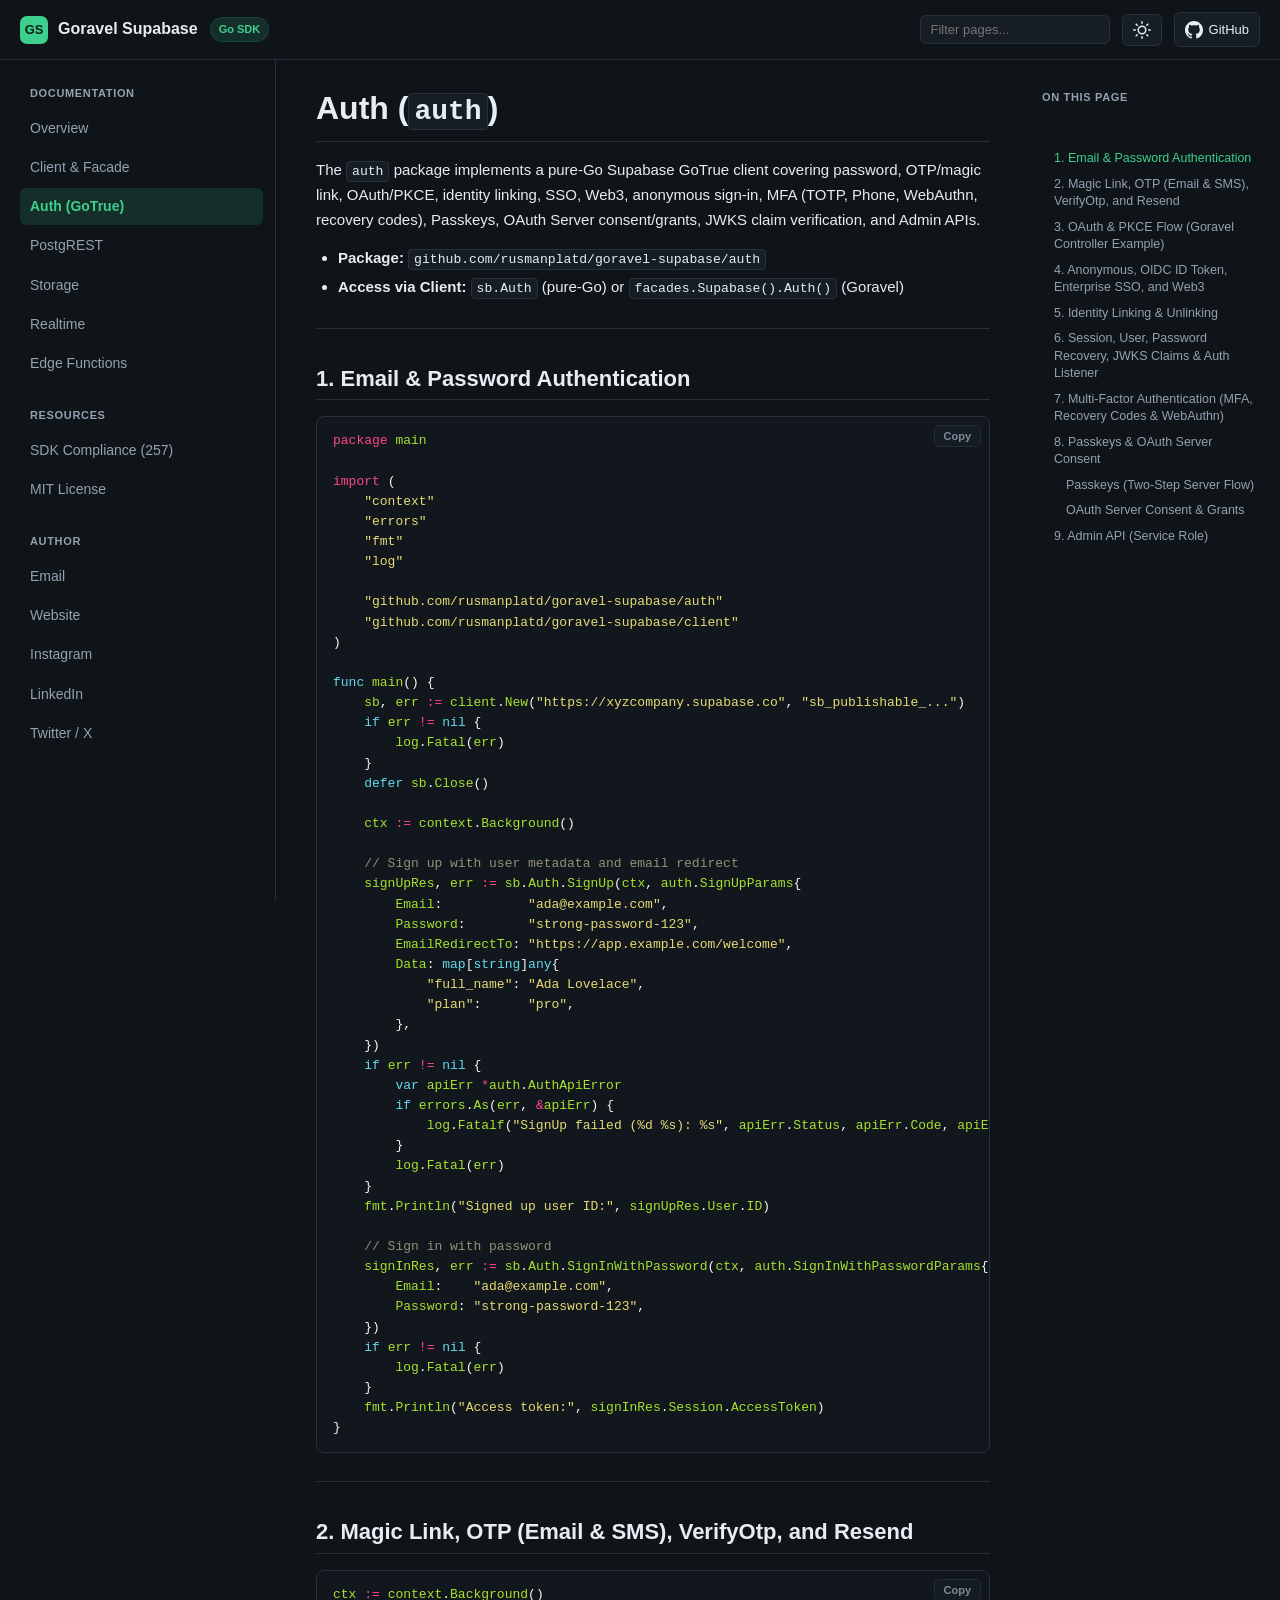
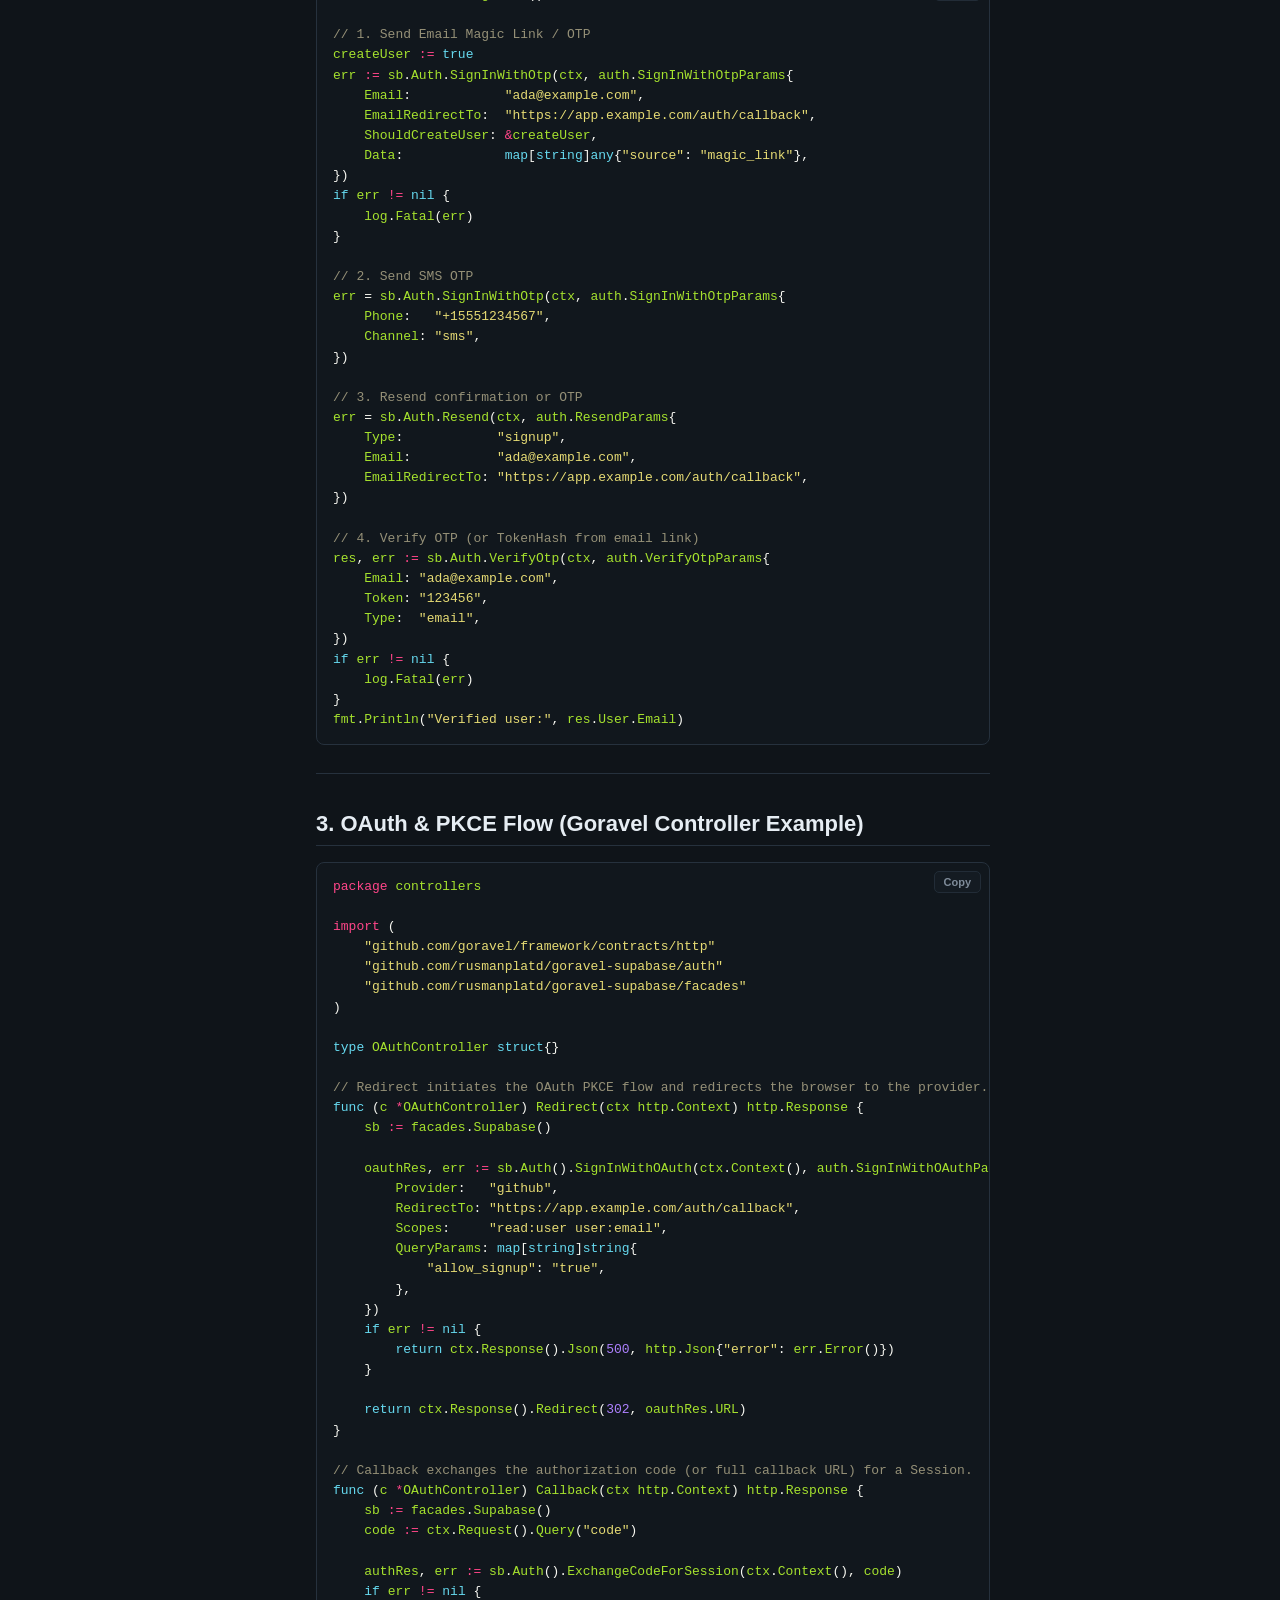
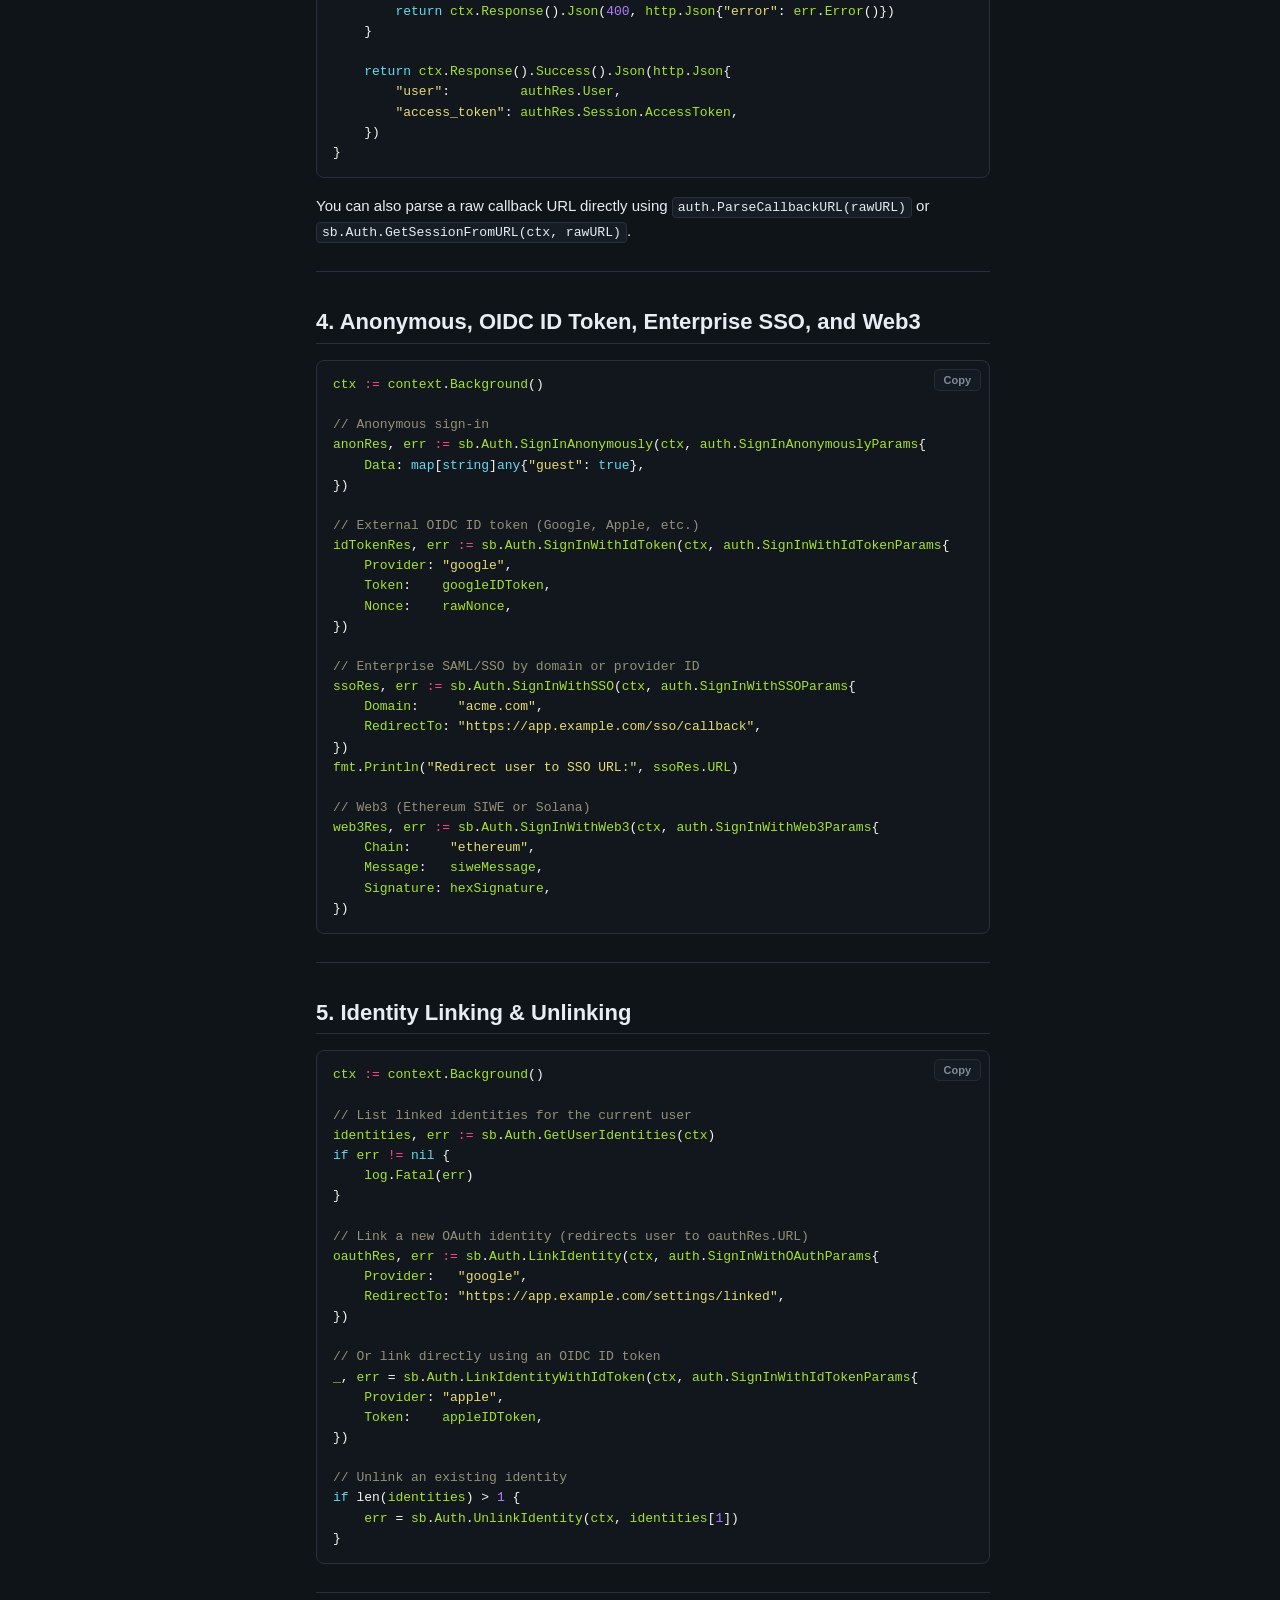
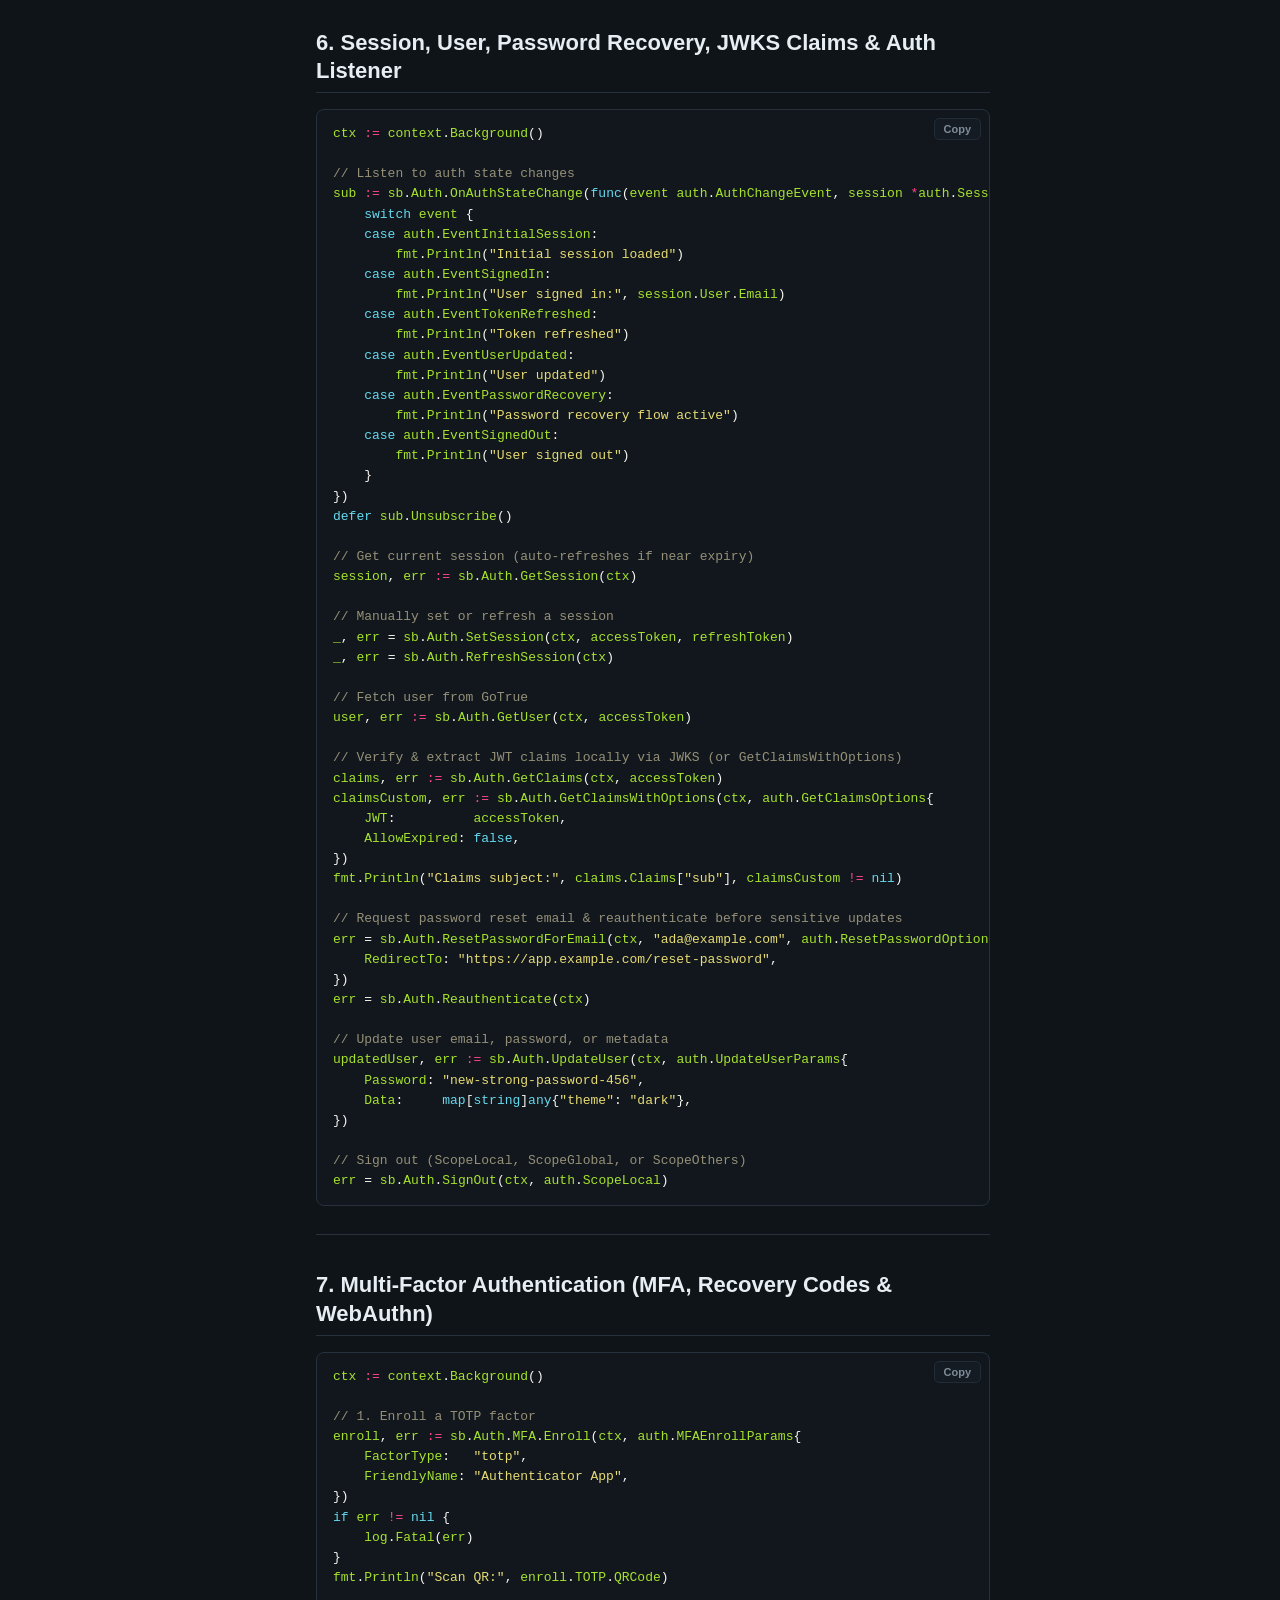
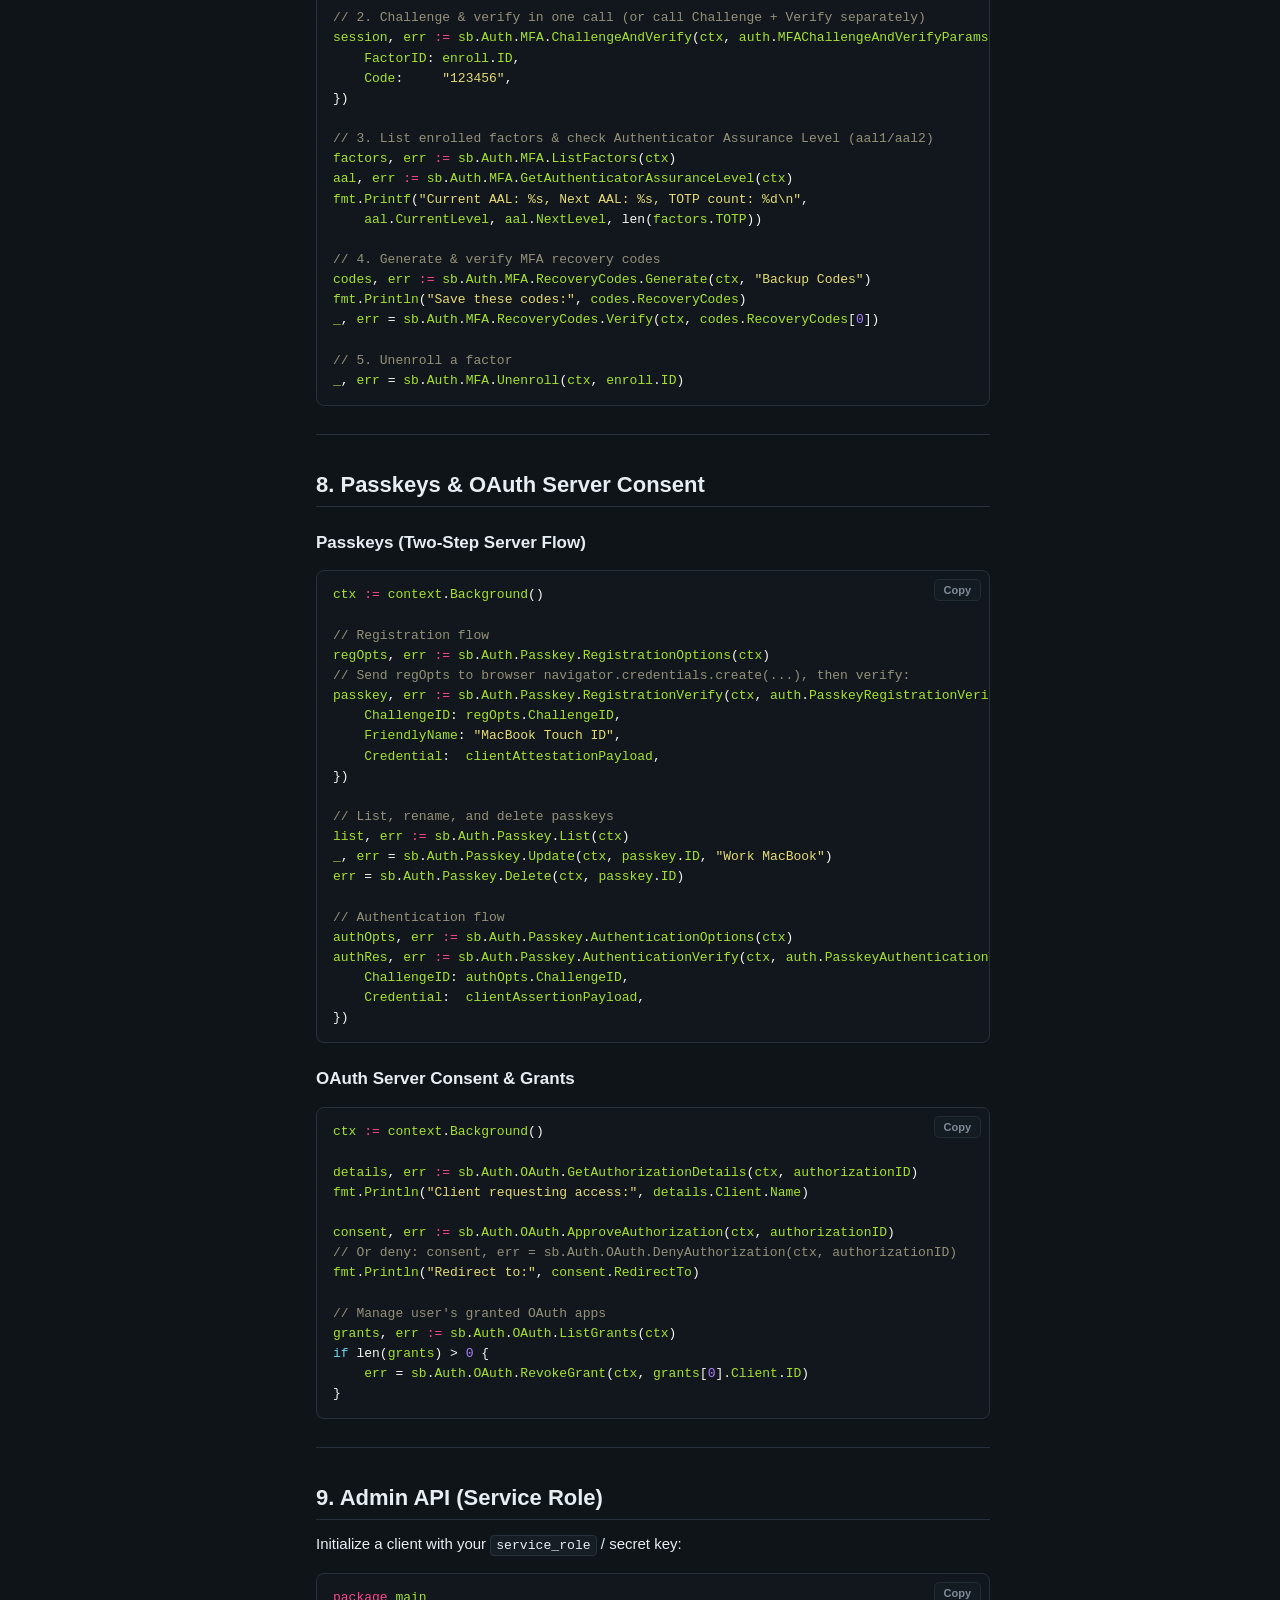
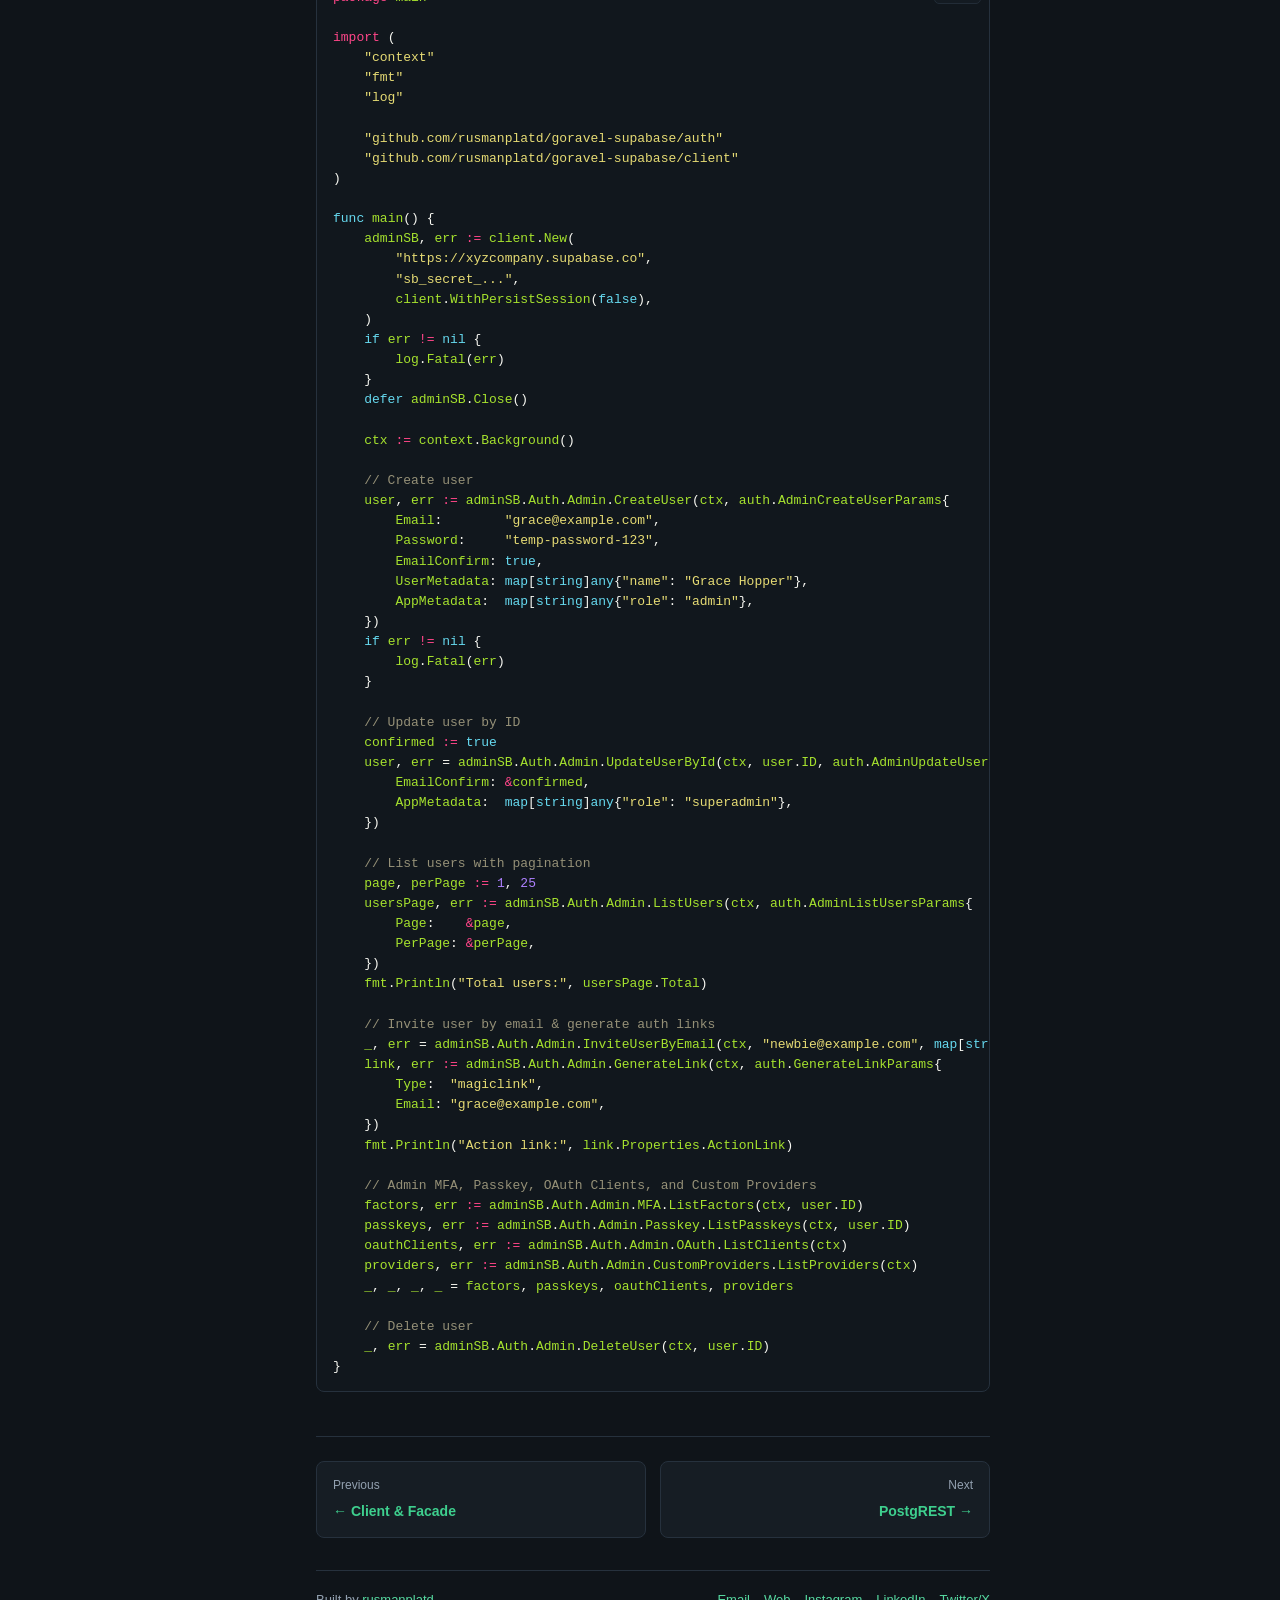
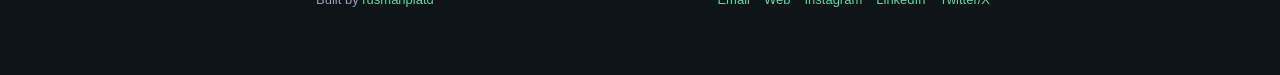
==== commit 6afb579a: "feat: add author and link details to documentation and README" ====
--- a/docs/auth.html
+++ b/docs/auth.html
@@ -85,6 +85,16 @@
           <a class="nav-link" href="https://github.com/rusmanplatd/goravel-supabase/blob/master/LICENSE" target="_blank" rel="noopener noreferrer">MIT License</a>
         </nav>
       </div>
+      <div class="sidebar-section sidebar-meta">
+        <div class="sidebar-heading">Author</div>
+        <nav class="sidebar-nav">
+          <a class="nav-link" href="mailto:rusmanplatd@gmail.com">Email</a>
+          <a class="nav-link" href="https://rusmanplatd.id" target="_blank" rel="noopener noreferrer">Website</a>
+          <a class="nav-link" href="https://instagram.com/rusmanplatd" target="_blank" rel="noopener noreferrer">Instagram</a>
+          <a class="nav-link" href="https://linkedin.com/in/rusmanplatd" target="_blank" rel="noopener noreferrer">LinkedIn</a>
+          <a class="nav-link" href="https://twitter.com/rusmanplatd" target="_blank" rel="noopener noreferrer">Twitter / X</a>
+        </nav>
+      </div>
     </aside>
 
     <div class="sidebar-backdrop" id="sidebar-backdrop"></div>
@@ -514,6 +524,16 @@
 <a class="pager-card pager-prev" href="client.html"><span class="pager-label">Previous</span><span class="pager-title">&larr; Client &amp; Facade</span></a>
 <a class="pager-card pager-next" href="postgrest.html"><span class="pager-label">Next</span><span class="pager-title">PostgREST &rarr;</span></a>
 </nav>
+      <footer class="site-footer">
+        <span>Built by <a href="https://rusmanplatd.id" target="_blank" rel="noopener noreferrer">rusmanplatd</a></span>
+        <span class="footer-links">
+          <a href="mailto:rusmanplatd@gmail.com">Email</a>
+          <a href="https://rusmanplatd.id" target="_blank" rel="noopener noreferrer">Web</a>
+          <a href="https://instagram.com/rusmanplatd" target="_blank" rel="noopener noreferrer">Instagram</a>
+          <a href="https://linkedin.com/in/rusmanplatd" target="_blank" rel="noopener noreferrer">LinkedIn</a>
+          <a href="https://twitter.com/rusmanplatd" target="_blank" rel="noopener noreferrer">Twitter/X</a>
+        </span>
+      </footer>
     </main>
 
     <aside class="toc" aria-label="Table of contents">
--- a/docs/assets/style.css
+++ b/docs/assets/style.css
@@ -378,6 +378,25 @@
   margin-top: 44px;
   padding-top: 24px;
   border-top: 1px solid var(--border);
+}
+
+.site-footer {
+  margin-top: 32px;
+  padding-top: 18px;
+  border-top: 1px solid var(--border);
+  display: flex;
+  flex-wrap: wrap;
+  justify-content: space-between;
+  align-items: center;
+  gap: 12px;
+  font-size: 13px;
+  color: var(--text-muted);
+}
+
+.footer-links {
+  display: flex;
+  flex-wrap: wrap;
+  gap: 14px;
 }
 
 .pager-card {
